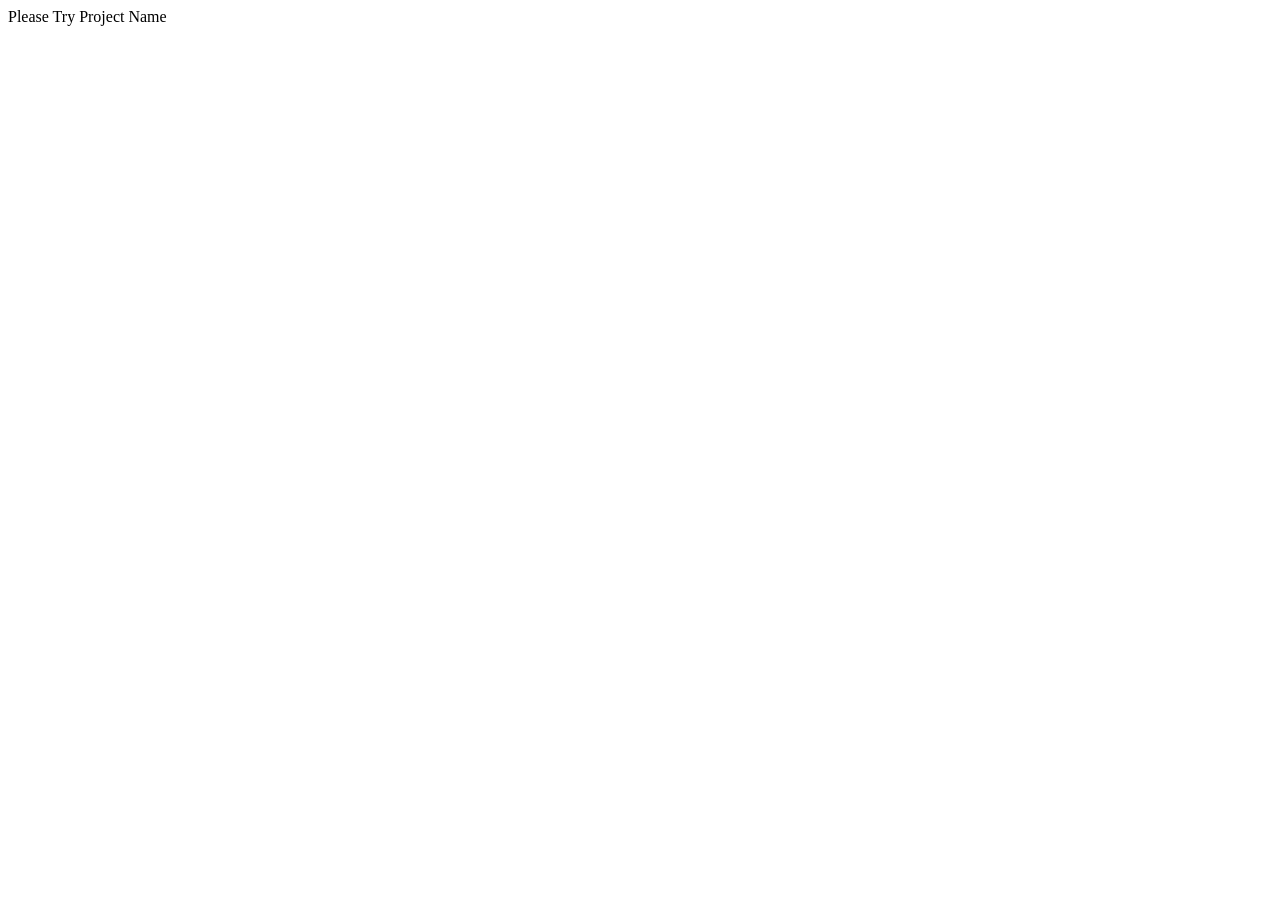
==== index.html @ 6eeb2eb2 "chore: init index" ====
<!DOCTYPE html>
<html>
  <head>
    <meta charset="utf-8">
    <meta name="viewport" content="width=device-width, initial-scale=1.0">
    <title>Index</title>
  </head>
  <body>Please Try Project Name</body>
</html>
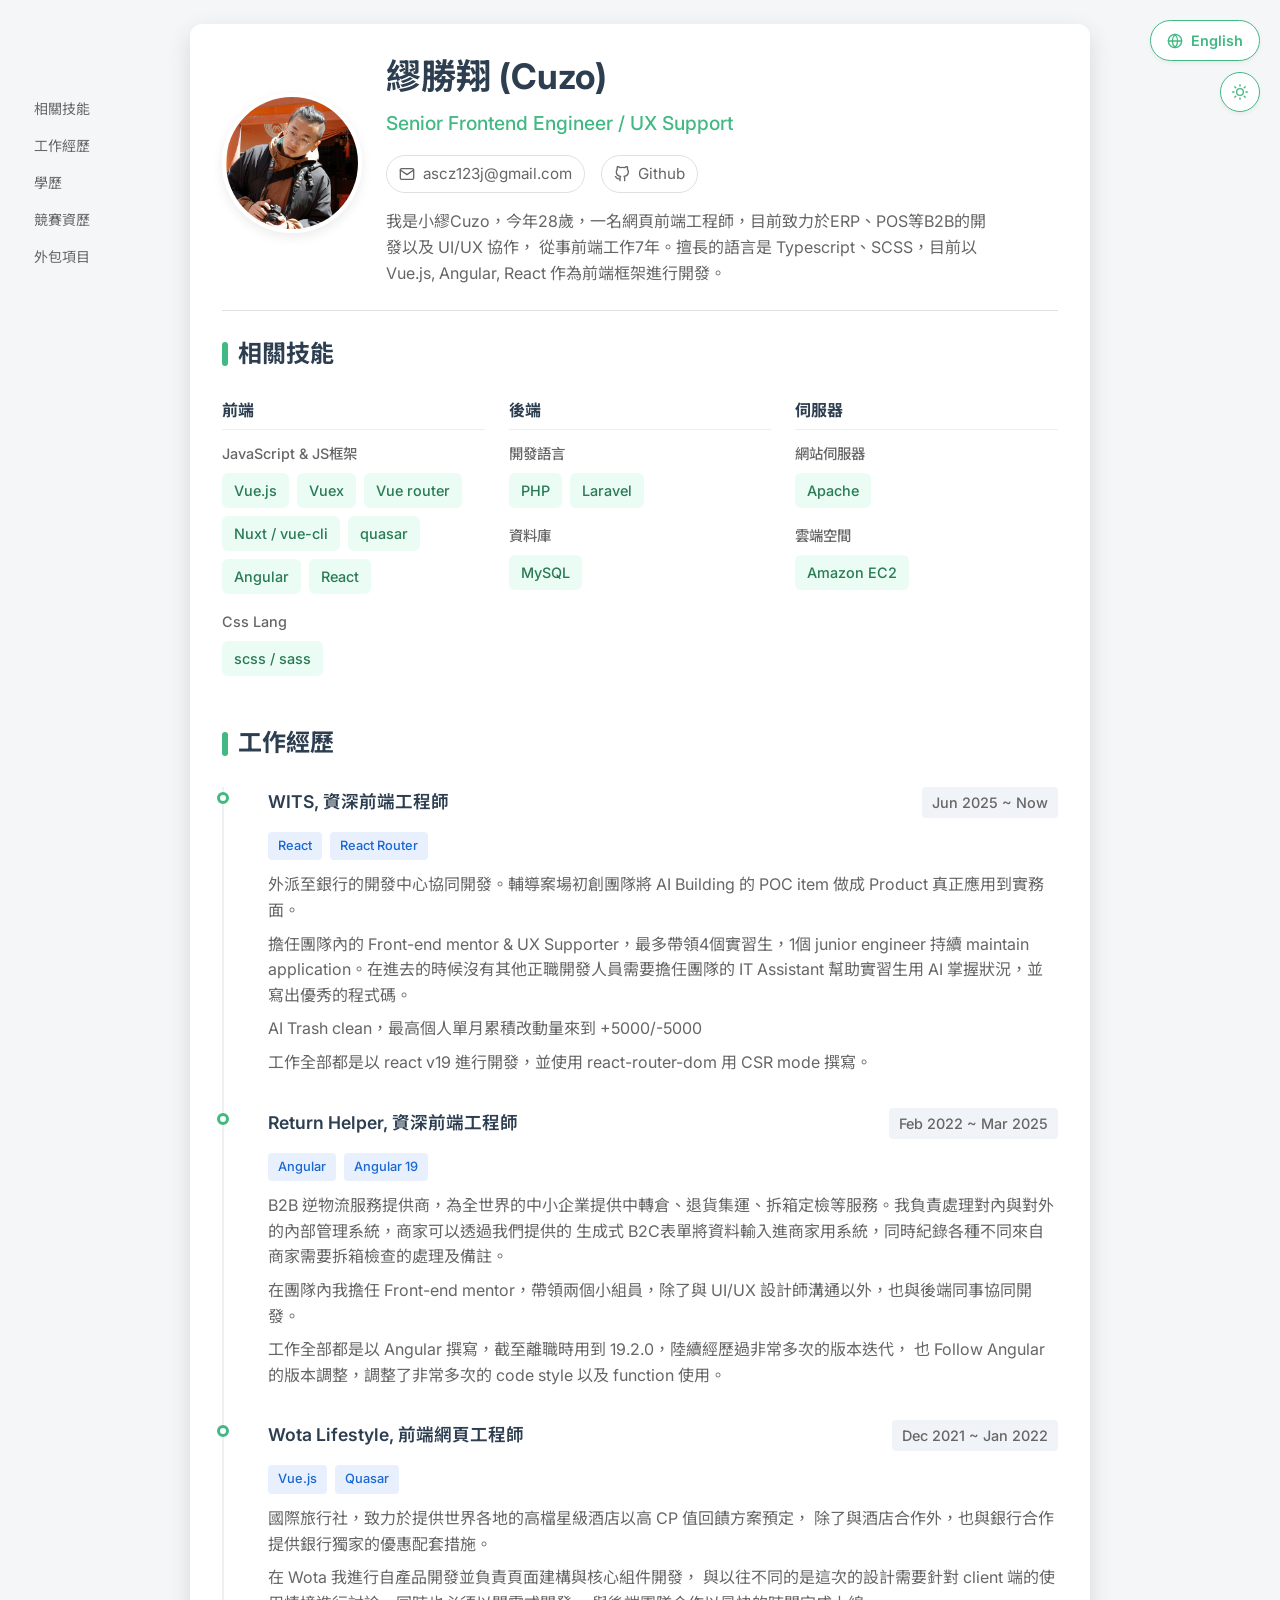
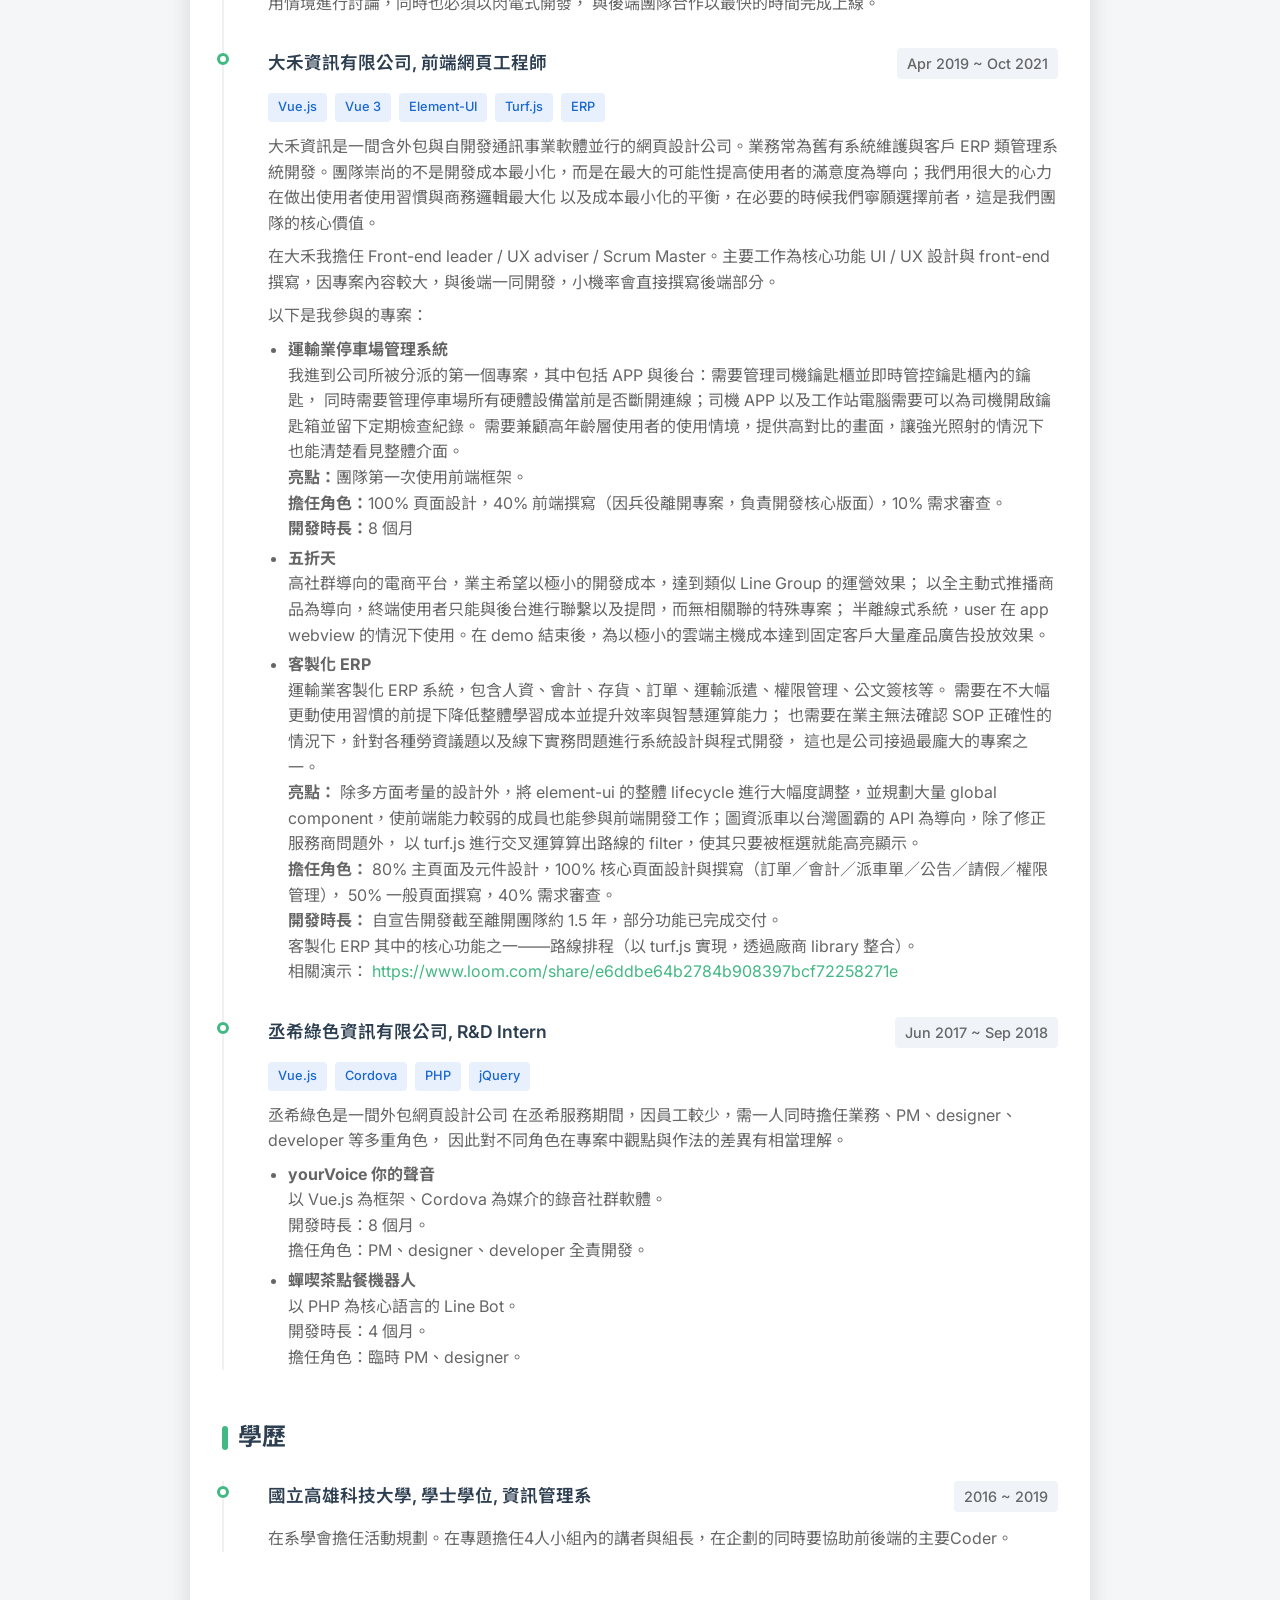
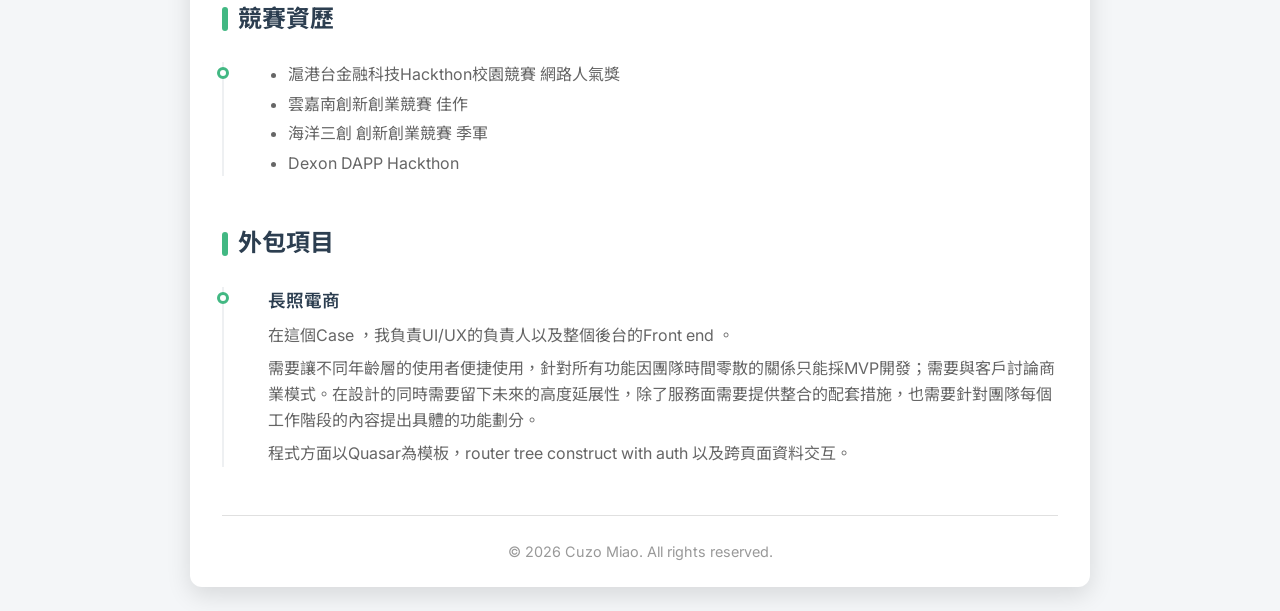
==== commit 69833a1e: "feat: use resume as index" ====
--- a/index.html
+++ b/index.html
@@ -1,9 +1,5 @@
-<!DOCTYPE html>
-<html>
-  <head>
-    <meta charset="utf-8">
-    <meta name="viewport" content="width=device-width, initial-scale=1.0">
-    <title>Index</title>
-  </head>
-  <body>Please Try Project Name</body>
-</html>+<!DOCTYPE html><html lang="zh-TW"> <head><meta charset="UTF-8"><meta name="viewport" content="width=device-width, initial-scale=1.0"><title>繆勝翔 (Cuzo) - 資深前端工程師 / UX 支援 | Resume</title><meta name="description" content="繆勝翔 (Cuzo)，資深前端工程師，擁有7年前端開發經驗。專精於 ERP、POS 等 B2B 開發以及 UI/UX 協作。擅長 Vue.js、Angular、React、TypeScript、SCSS 等技術。"><meta name="keywords" content="前端工程師, Frontend Engineer, Vue.js, Angular, React, TypeScript, UI/UX, ERP, POS, 繆勝翔, Cuzo, 網頁開發"><meta name="author" content="繆勝翔 (Cuzo)"><meta name="robots" content="index, follow"><link rel="canonical" href="https://your-domain.com/"><!-- Favicon --><link rel="icon" type="image/x-icon" href="/assets/favicon.ico"><link rel="icon" type="image/png" sizes="16x16" href="/assets/favicon-16x16.png"><link rel="icon" type="image/png" sizes="32x32" href="/assets/favicon-32x32.png"><link rel="apple-touch-icon" sizes="180x180" href="/assets/apple-touch-icon.png"><link rel="manifest" href="/site.webmanifest"><!-- hreflang tags for multilingual SEO --><link rel="alternate" hreflang="en" href="https://your-domain.com/en/"><link rel="alternate" hreflang="zh-TW" href="https://your-domain.com/"><link rel="alternate" hreflang="x-default" href="https://your-domain.com/"><!-- Open Graph / Facebook --><meta property="og:type" content="profile"><meta property="og:title" content="繆勝翔 (Cuzo) - 資深前端工程師 / UX 支援"><meta property="og:description" content="擁有7年前端開發經驗，專精於 ERP、POS 等 B2B 開發以及 UI/UX 協作。擅長 Vue.js、Angular、React、TypeScript、SCSS 等技術。"><meta property="og:image" content="https://your-domain.com/assets/avatar.png"><meta property="og:image:alt" content="繆勝翔 (Cuzo) - 資深前端工程師個人照片"><meta property="og:url" content="https://your-domain.com/"><meta property="og:locale" content="zh_TW"><meta property="og:locale:alternate" content="en_US"><meta property="profile:first_name" content="勝翔"><meta property="profile:last_name" content="繆"><meta property="profile:username" content="Cuzo"><!-- Twitter Card --><meta name="twitter:card" content="summary"><meta name="twitter:title" content="繆勝翔 (Cuzo) - 資深前端工程師 / UX 支援"><meta name="twitter:description" content="擁有7年前端開發經驗，專精於 ERP、POS 等 B2B 開發以及 UI/UX 協作。"><meta name="twitter:image" content="https://your-domain.com/assets/avatar.png"><meta name="twitter:image:alt" content="繆勝翔 (Cuzo) - 資深前端工程師個人照片"><meta name="twitter:creator" content="@cuzo989874"><!-- Theme color for mobile browsers --><meta name="theme-color" content="#6366f1"><link rel="preconnect" href="https://fonts.googleapis.com"><link rel="preconnect" href="https://fonts.gstatic.com" crossorigin><link href="https://fonts.googleapis.com/css2?family=Inter:wght@400;500;700&family=Noto+Sans+TC:wght@400;500;700&display=swap" rel="stylesheet"><!-- Structured Data (JSON-LD) --><script type="application/ld+json">{"@context":"https://schema.org","@type":"Person","name":"繆勝翔","alternateName":"Cuzo","jobTitle":"資深前端工程師 / UX 支援","email":"ascz123j@gmail.com","url":"https://your-domain.com/","sameAs":["https://github.com/cuzo989874"],"description":"擁有7年前端開發經驗，專精於 ERP、POS 等 B2B 開發以及 UI/UX 協作。擅長 Vue.js、Angular、React、TypeScript、SCSS 等技術。","knowsAbout":["前端開發","Vue.js","Angular","React","TypeScript","SCSS","UI/UX 設計","ERP 系統開發","POS 系統開發"],"alumniOf":{"@type":"EducationalOrganization","name":"國立高雄科技大學","department":"資訊管理系"},"worksFor":{"@type":"Organization","name":"WITS"}}</script><link rel="stylesheet" href="/_astro/index.Cc5HORFo.css"></head> <body> <div class="lang-switcher" data-astro-cid-a2mxz4y6> <a href="/en/" class="lang-btn" aria-label="Switch to English" data-astro-cid-a2mxz4y6> <svg width="16" height="16" viewBox="0 0 24 24" fill="none" stroke="currentColor" stroke-width="2" stroke-linecap="round" stroke-linejoin="round" data-astro-cid-a2mxz4y6> <circle cx="12" cy="12" r="10" data-astro-cid-a2mxz4y6></circle> <line x1="2" y1="12" x2="22" y2="12" data-astro-cid-a2mxz4y6></line> <path d="M12 2a15.3 15.3 0 0 1 4 10 15.3 15.3 0 0 1-4 10 15.3 15.3 0 0 1-4-10 15.3 15.3 0 0 1 4-10z" data-astro-cid-a2mxz4y6></path> </svg> English </a> </div>  <div class="dark-mode-switcher" data-astro-cid-hl57yjhg> <button id="dark-mode-toggle" class="dark-mode-btn" aria-label="Toggle dark mode" data-astro-cid-hl57yjhg> <svg class="sun-icon" width="16" height="16" viewBox="0 0 24 24" fill="none" stroke="currentColor" stroke-width="2" stroke-linecap="round" stroke-linejoin="round" data-astro-cid-hl57yjhg> <circle cx="12" cy="12" r="5" data-astro-cid-hl57yjhg></circle> <line x1="12" y1="1" x2="12" y2="3" data-astro-cid-hl57yjhg></line> <line x1="12" y1="21" x2="12" y2="23" data-astro-cid-hl57yjhg></line> <line x1="4.22" y1="4.22" x2="5.64" y2="5.64" data-astro-cid-hl57yjhg></line> <line x1="18.36" y1="18.36" x2="19.78" y2="19.78" data-astro-cid-hl57yjhg></line> <line x1="1" y1="12" x2="3" y2="12" data-astro-cid-hl57yjhg></line> <line x1="21" y1="12" x2="23" y2="12" data-astro-cid-hl57yjhg></line> <line x1="4.22" y1="19.78" x2="5.64" y2="18.36" data-astro-cid-hl57yjhg></line> <line x1="18.36" y1="5.64" x2="19.78" y2="4.22" data-astro-cid-hl57yjhg></line> </svg> <svg class="moon-icon" width="16" height="16" viewBox="0 0 24 24" fill="none" stroke="currentColor" stroke-width="2" stroke-linecap="round" stroke-linejoin="round" data-astro-cid-hl57yjhg> <path d="M21 12.79A9 9 0 1 1 11.21 3 7 7 0 0 0 21 12.79z" data-astro-cid-hl57yjhg></path> </svg> </button> </div> <script type="module">(function(){const a=()=>window.matchMedia("(prefers-color-scheme: dark)").matches?"dark":"light",r=()=>{try{return localStorage.getItem("theme")}catch{return null}},s=t=>{const o=document.documentElement;t==="dark"?o.classList.add("dark"):o.classList.remove("dark")},d=()=>{const t=r(),o=a(),e=t||o;s(e),c(e)},c=t=>{const o=document.getElementById("dark-mode-toggle");if(!o)return;const e=o.querySelector(".sun-icon"),n=o.querySelector(".moon-icon");e&&n&&(t==="dark"?(e.style.display="none",n.style.display="block"):(e.style.display="block",n.style.display="none"))},m=()=>{const e=document.documentElement.classList.contains("dark")?"light":"dark";s(e),c(e);try{localStorage.setItem("theme",e)}catch(n){console.warn("Failed to save theme preference:",n)}};window.matchMedia("(prefers-color-scheme: dark)").addEventListener("change",t=>{if(!r()){const e=t.matches?"dark":"light";s(e),c(e)}}),document.readyState==="loading"?document.addEventListener("DOMContentLoaded",d):d(),document.addEventListener("DOMContentLoaded",()=>{const t=document.getElementById("dark-mode-toggle");t&&t.addEventListener("click",m)})})();</script>   <nav class="section-navigation" id="section-navigation" data-astro-cid-bbzm6kqr> <ul class="nav-list" data-astro-cid-bbzm6kqr> <li class="nav-item" data-astro-cid-bbzm6kqr> <a href="#skills" class="nav-link" data-section-id="skills" aria-label="Navigate to 相關技能" data-astro-cid-bbzm6kqr> 相關技能 </a> </li><li class="nav-item" data-astro-cid-bbzm6kqr> <a href="#experience" class="nav-link" data-section-id="experience" aria-label="Navigate to 工作經歷" data-astro-cid-bbzm6kqr> 工作經歷 </a> </li><li class="nav-item" data-astro-cid-bbzm6kqr> <a href="#education" class="nav-link" data-section-id="education" aria-label="Navigate to 學歷" data-astro-cid-bbzm6kqr> 學歷 </a> </li><li class="nav-item" data-astro-cid-bbzm6kqr> <a href="#competitions" class="nav-link" data-section-id="competitions" aria-label="Navigate to 競賽資歷" data-astro-cid-bbzm6kqr> 競賽資歷 </a> </li><li class="nav-item" data-astro-cid-bbzm6kqr> <a href="#outsourcing" class="nav-link" data-section-id="outsourcing" aria-label="Navigate to 外包項目" data-astro-cid-bbzm6kqr> 外包項目 </a> </li> </ul> </nav> <script type="module">(function(){const d=e=>{const t=document.getElementById(e);if(t){const o=t.getBoundingClientRect().top+window.pageYOffset-24;window.scrollTo({top:Math.max(0,o),behavior:"smooth"})}},c=()=>{const e=document.querySelectorAll(".section[id]"),t=document.querySelectorAll(".nav-link");let n="";const i=window.scrollY+150;if(e.forEach(o=>{const s=o,l=s.offsetTop,f=s.offsetHeight;i>=l&&i<l+f&&(n=s.id)}),!n&&window.scrollY<200){t.forEach(o=>{o.classList.remove("active")});return}t.forEach(o=>{o.getAttribute("data-section-id")===n?o.classList.add("active"):o.classList.remove("active")})},r=e=>{const n=e.target.closest(".nav-link");if(n){e.preventDefault();const i=n.getAttribute("data-section-id");i&&d(i)}},a=()=>{const e=document.getElementById("section-navigation");if(!e)return;e.addEventListener("click",r);let t=!1;const n=()=>{t||(window.requestAnimationFrame(()=>{c(),t=!1}),t=!0)};window.addEventListener("scroll",n),c()};document.readyState==="loading"?document.addEventListener("DOMContentLoaded",a):a()})();</script>  <div class="container"> <header class="resume-header"> <div class="profile-image"> <img src="/assets/avatar.png" alt="繆勝翔 (Cuzo) - 資深前端工程師個人照片"> </div> <div class="header-content"> <h1>繆勝翔 (Cuzo)</h1> <h2>Senior Frontend Engineer / UX Support</h2> <div class="contact-info"> <a href="mailto:ascz123j@gmail.com" class="contact-link"> <svg width="16" height="16" viewBox="0 0 24 24" fill="none" stroke="currentColor" stroke-width="2" stroke-linecap="round" stroke-linejoin="round"> <path d="M4 4h16c1.1 0 2 .9 2 2v12c0 1.1-.9 2-2 2H4c-1.1 0-2-.9-2-2V6c0-1.1.9-2 2-2z"></path> <polyline points="22,6 12,13 2,6"></polyline> </svg>
+ascz123j@gmail.com
+</a> <a href="https://github.com/cuzo989874" target="_blank" rel="noopener noreferrer" class="contact-link"> <svg width="16" height="16" viewBox="0 0 24 24" fill="none" stroke="currentColor" stroke-width="2" stroke-linecap="round" stroke-linejoin="round"> <path d="M9 19c-5 1.5-5-2.5-7-3m14 6v-3.87a3.37 3.37 0 0 0-.94-2.61c3.14-.35 6.44-1.54 6.44-7A5.44 5.44 0 0 0 20 4.77 5.07 5.07 0 0 0 19.91 1S18.73.65 16 2.48a13.38 13.38 0 0 0-7 0C6.27.65 5.09 1 5.09 1A5.07 5.07 0 0 0 5 4.77a5.44 5.44 0 0 0-1.5 3.78c0 5.42 3.3 6.61 6.44 7A3.37 3.37 0 0 0 9 18.13V22"></path> </svg>
+Github
+</a> </div> <p class="summary">我是小繆Cuzo，今年28歲，一名網頁前端工程師，目前致力於ERP、POS等B2B的開發以及 UI/UX 協作， 從事前端工作7年。擅長的語言是 Typescript、SCSS，目前以 Vue.js, Angular, React 作為前端框架進行開發。</p> </div> </header> <main> <section id="skills" class="section skills-section"> <h3 class="section-title">相關技能</h3> <div class="skills-grid"> <div class="skill-category"> <h4>前端</h4> <div class="skill-subcategory"> <h5>JavaScript &amp; JS框架</h5> <div class="tags"> <span>Vue.js</span> <span>Vuex</span> <span>Vue router</span> <span>Nuxt / vue-cli</span> <span>quasar</span> <span>Angular</span> <span>React</span> </div> </div> <div class="skill-subcategory"> <h5>Css Lang</h5> <div class="tags"> <span>scss / sass</span> </div> </div> </div> <div class="skill-category"> <h4>後端</h4> <div class="skill-subcategory"> <h5>開發語言</h5> <div class="tags"> <span>PHP</span> <span>Laravel</span> </div> </div> <div class="skill-subcategory"> <h5>資料庫</h5> <div class="tags"> <span>MySQL</span> </div> </div> </div> <div class="skill-category"> <h4>伺服器</h4> <div class="skill-subcategory"> <h5>網站伺服器</h5> <div class="tags"> <span>Apache</span> </div> </div> <div class="skill-subcategory"> <h5>雲端空間</h5> <div class="tags"> <span>Amazon EC2</span> </div> </div> </div> </div> </section> <section id="experience" class="section experience-section"> <h3 class="section-title">工作經歷</h3> <div class="timeline"> <!-- Job 1 --> <div class="timeline-item"> <div class="timeline-marker"></div> <div class="timeline-content"> <div class="timeline-header"> <h4>WITS, 資深前端工程師</h4> <span class="date">Jun 2025 ~ Now</span> </div> <div class="job-tags"> <span class="job-tag">React</span> <span class="job-tag">React Router</span> </div> <p>外派至銀行的開發中心協同開發。輔導案場初創團隊將 AI Building 的 POC item 做成 Product 真正應用到實務面。</p> <p>擔任團隊內的 Front-end mentor &amp; UX Supporter，最多帶領4個實習生，1個 junior engineer 持續 maintain application。在進去的時候沒有其他正職開發人員需要擔任團隊的 IT Assistant 幫助實習生用 AI 掌握狀況，並寫出優秀的程式碼。</p> <p>AI Trash clean，最高個人單月累積改動量來到 +5000/-5000</p> <p>工作全部都是以 react v19 進行開發，並使用 react-router-dom 用 CSR mode 撰寫。</p> </div> </div> <!-- Job 2 --> <div class="timeline-item"> <div class="timeline-marker"></div> <div class="timeline-content"> <div class="timeline-header"> <h4>Return Helper, 資深前端工程師</h4> <span class="date">Feb 2022 ~ Mar 2025</span> </div> <div class="job-tags"> <span class="job-tag">Angular</span> <span class="job-tag">Angular 19</span> </div> <p>B2B 逆物流服務提供商，為全世界的中小企業提供中轉倉、退貨集運、拆箱定檢等服務。我負責處理對內與對外的內部管理系統，商家可以透過我們提供的 生成式 B2C表單將資料輸入進商家用系統，同時紀錄各種不同來自商家需要拆箱檢查的處理及備註。</p> <p>在團隊內我擔任 Front-end mentor，帶領兩個小組員，除了與 UI/UX 設計師溝通以外，也與後端同事協同開發。</p> <p>工作全部都是以 Angular 撰寫，截至離職時用到 19.2.0，陸續經歷過非常多次的版本迭代， 也 Follow Angular 的版本調整，調整了非常多次的 code style 以及 function 使用。</p> </div> </div> <!-- Job 3 --> <div class="timeline-item"> <div class="timeline-marker"></div> <div class="timeline-content"> <div class="timeline-header"> <h4>Wota Lifestyle, 前端網頁工程師</h4> <span class="date">Dec 2021 ~ Jan 2022</span> </div> <div class="job-tags"> <span class="job-tag">Vue.js</span> <span class="job-tag">Quasar</span> </div> <p>國際旅行社，致力於提供世界各地的高檔星級酒店以高 CP 值回饋方案預定， 除了與酒店合作外，也與銀行合作提供銀行獨家的優惠配套措施。</p> <p>在 Wota 我進行自產品開發並負責頁面建構與核心組件開發， 與以往不同的是這次的設計需要針對 client 端的使用情境進行討論，同時也必須以閃電式開發， 與後端團隊合作以最快的時間完成上線。</p> </div> </div> <!-- Job 4 --> <div class="timeline-item"> <div class="timeline-marker"></div> <div class="timeline-content"> <div class="timeline-header"> <h4>大禾資訊有限公司, 前端網頁工程師</h4> <span class="date">Apr 2019 ~ Oct 2021</span> </div> <div class="job-tags"> <span class="job-tag">Vue.js</span> <span class="job-tag">Vue 3</span> <span class="job-tag">Element-UI</span> <span class="job-tag">Turf.js</span> <span class="job-tag">ERP</span> </div> <p>大禾資訊是一間含外包與自開發通訊事業軟體並行的網頁設計公司。業務常為舊有系統維護與客戶 ERP 類管理系統開發。團隊崇尚的不是開發成本最小化，而是在最大的可能性提高使用者的滿意度為導向；我們用很大的心力在做出使用者使用習慣與商務邏輯最大化 以及成本最小化的平衡，在必要的時候我們寧願選擇前者，這是我們團隊的核心價值。</p> <p>在大禾我擔任 Front-end leader / UX adviser / Scrum Master。主要工作為核心功能 UI / UX 設計與 front-end 撰寫，因專案內容較大，與後端一同開發，小機率會直接撰寫後端部分。</p> <p>以下是我參與的專案：</p> <ul> <li> <strong>運輸業停車場管理系統</strong><br> 我進到公司所被分派的第一個專案，其中包括 APP 與後台：需要管理司機鑰匙櫃並即時管控鑰匙櫃內的鑰匙， 同時需要管理停車場所有硬體設備當前是否斷開連線；司機 APP 以及工作站電腦需要可以為司機開啟鑰匙箱並留下定期檢查紀錄。 需要兼顧高年齡層使用者的使用情境，提供高對比的畫面，讓強光照射的情況下也能清楚看見整體介面。<br> <strong>亮點：</strong>團隊第一次使用前端框架。<br> <strong>擔任角色：</strong>100% 頁面設計，40% 前端撰寫（因兵役離開專案，負責開發核心版面），10% 需求審查。<br> <strong>開發時長：</strong>8 個月 </li> <li> <strong>五折天</strong><br> 高社群導向的電商平台，業主希望以極小的開發成本，達到類似 Line Group 的運營效果； 以全主動式推播商品為導向，終端使用者只能與後台進行聯繫以及提問，而無相關聯的特殊專案； 半離線式系統，user 在 app webview 的情況下使用。在 demo 結束後，為以極小的雲端主機成本達到固定客戶大量產品廣告投放效果。 </li> <li> <strong>客製化 ERP</strong><br> 運輸業客製化 ERP 系統，包含人資、會計、存貨、訂單、運輸派遣、權限管理、公文簽核等。 需要在不大幅更動使用習慣的前提下降低整體學習成本並提升效率與智慧運算能力； 也需要在業主無法確認 SOP 正確性的情況下，針對各種勞資議題以及線下實務問題進行系統設計與程式開發， 這也是公司接過最龐大的專案之一。<br> <strong>亮點：</strong> 除多方面考量的設計外，將 element-ui 的整體 lifecycle 進行大幅度調整，並規劃大量 global component，使前端能力較弱的成員也能參與前端開發工作；圖資派車以台灣圖霸的 API 為導向，除了修正服務商問題外， 以 turf.js 進行交叉運算算出路線的 filter，使其只要被框選就能高亮顯示。<br> <strong>擔任角色：</strong> 80% 主頁面及元件設計，100% 核心頁面設計與撰寫（訂單／會計／派車單／公告／請假／權限管理）， 50% 一般頁面撰寫，40% 需求審查。<br> <strong>開發時長：</strong> 自宣告開發截至離開團隊約 1.5 年，部分功能已完成交付。<br> 客製化 ERP 其中的核心功能之一——路線排程（以 turf.js 實現，透過廠商 library 整合）。<br> 相關演示： <a href="https://www.loom.com/share/e6ddbe64b2784b908397bcf72258271e" target="_blank" rel="noopener noreferrer">https://www.loom.com/share/e6ddbe64b2784b908397bcf72258271e</a> </li> </ul> </div> </div> <!-- Job 5 --> <div class="timeline-item"> <div class="timeline-marker"></div> <div class="timeline-content"> <div class="timeline-header"> <h4>丞希綠色資訊有限公司, R&amp;D Intern</h4> <span class="date">Jun 2017 ~ Sep 2018</span> </div> <div class="job-tags"> <span class="job-tag">Vue.js</span> <span class="job-tag">Cordova</span> <span class="job-tag">PHP</span> <span class="job-tag">jQuery</span> </div> <p>丞希綠色是一間外包網頁設計公司 在丞希服務期間，因員工較少，需一人同時擔任業務、PM、designer、developer 等多重角色， 因此對不同角色在專案中觀點與作法的差異有相當理解。</p> <ul> <li> <strong>yourVoice 你的聲音</strong><br> 以 Vue.js 為框架、Cordova 為媒介的錄音社群軟體。<br> 開發時長：8 個月。<br> 擔任角色：PM、designer、developer 全責開發。 </li> <li> <strong>蟬喫茶點餐機器人</strong><br> 以 PHP 為核心語言的 Line Bot。<br> 開發時長：4 個月。<br> 擔任角色：臨時 PM、designer。 </li> </ul> </div> </div> </div> </section> <section id="education" class="section education-section"> <h3 class="section-title">學歷</h3> <div class="timeline"> <div class="timeline-item"> <div class="timeline-marker"></div> <div class="timeline-content"> <div class="timeline-header"> <h4>國立高雄科技大學, 學士學位, 資訊管理系</h4> <span class="date">2016 ~ 2019</span> </div> <p>在系學會擔任活動規劃。在專題擔任4人小組內的講者與組長，在企劃的同時要協助前後端的主要Coder。</p> </div> </div> </div> </section> <section id="competitions" class="section competitions-section"> <h3 class="section-title">競賽資歷</h3> <div class="timeline"> <div class="timeline-item"> <div class="timeline-marker"></div> <div class="timeline-content"> <ul> <li>滬港台金融科技Hackthon校園競賽 網路人氣獎</li><li>雲嘉南創新創業競賽 佳作</li><li>海洋三創 創新創業競賽 季軍</li><li>Dexon DAPP Hackthon</li> </ul> </div> </div> </div> </section> <section id="outsourcing" class="section outsourcing-section"> <h3 class="section-title">外包項目</h3> <div class="timeline"> <div class="timeline-item"> <div class="timeline-marker"></div> <div class="timeline-content"> <h4>長照電商</h4> <p>在這個Case ，我負責UI/UX的負責人以及整個後台的Front end 。</p> <p>需要讓不同年齡層的使用者便捷使用，針對所有功能因團隊時間零散的關係只能採MVP開發；需要與客戶討論商業模式。在設計的同時需要留下未來的高度延展性，除了服務面需要提供整合的配套措施，也需要針對團隊每個工作階段的內容提出具體的功能劃分。</p> <p>程式方面以Quasar為模板，router tree construct with auth 以及跨頁面資料交互。</p> </div> </div> </div> </section> </main> <footer class="resume-footer"> <p>&copy; 2026 Cuzo Miao. All rights reserved.</p> </footer> </div>  </body></html>
--- a/_astro/index.Cc5HORFo.css
+++ b/_astro/index.Cc5HORFo.css
@@ -0,0 +1 @@
+:root{--primary-color: #2c3e50;--accent-color: #42b883;--text-color: #333;--text-light: #666;--bg-color: #f4f6f8;--card-bg: #ffffff;--border-color: #e0e0e0;--shadow-sm: 0 2px 4px rgba(0, 0, 0, .05);--shadow-md: 0 4px 12px rgba(0, 0, 0, .08);--shadow-lg: 0 8px 24px rgba(0, 0, 0, .12);--radius-sm: 8px;--radius-md: 12px;--radius-full: 9999px}:root.dark{--primary-color: #e0e0e0;--accent-color: #42b883;--text-color: #e0e0e0;--text-light: #b0b0b0;--bg-color: #1a1a1a;--card-bg: #2d2d2d;--border-color: #404040;--shadow-sm: 0 2px 4px rgba(0, 0, 0, .3);--shadow-md: 0 4px 12px rgba(0, 0, 0, .4);--shadow-lg: 0 8px 24px rgba(0, 0, 0, .5)}*{box-sizing:border-box;margin:0;padding:0}.lang-btn{padding:8px 16px;background-color:transparent;border:1px solid var(--accent-color);color:var(--accent-color);border-radius:var(--radius-full);cursor:pointer;font-size:.9rem;font-weight:600;transition:all .2s ease;margin-left:auto}.lang-btn:hover{background-color:var(--accent-color);color:#fff}body{font-family:Inter,Noto Sans TC,-apple-system,BlinkMacSystemFont,Segoe UI,Roboto,sans-serif;color:var(--text-color);background-color:var(--bg-color);line-height:1.6;-webkit-font-smoothing:antialiased}a{color:var(--accent-color);text-decoration:none;transition:color .2s}a:hover{color:#3aa876;text-decoration:underline}.container{max-width:900px;margin:24px auto;background:var(--card-bg);border-radius:var(--radius-md);box-shadow:var(--shadow-lg);overflow:hidden;padding:24px 32px}.resume-header{display:flex;align-items:center;gap:24px;margin-bottom:24px;padding-bottom:24px;border-bottom:1px solid var(--border-color)}.profile-image img{width:140px;height:140px;border-radius:50%;object-fit:cover;box-shadow:var(--shadow-md);border:4px solid #fff}:root.dark .profile-image img{border-color:var(--card-bg)}.header-content h1{font-size:2.2rem;color:var(--primary-color);margin-bottom:4px;font-weight:700}.header-content h2{font-size:1.2rem;color:var(--accent-color);font-weight:500;margin-bottom:16px}.contact-info{display:flex;flex-wrap:wrap;gap:16px;margin-bottom:16px}.contact-link{display:flex;align-items:center;gap:8px;color:var(--text-light);font-size:.95rem;border:1px solid var(--border-color);padding:6px 12px;border-radius:var(--radius-full);transition:all .2s ease}.contact-link:hover{background-color:var(--accent-color);color:#fff;border-color:var(--accent-color);text-decoration:none}.summary{color:var(--text-light);max-width:600px}.section-title{font-size:1.5rem;color:var(--primary-color);margin-bottom:24px;position:relative;padding-left:16px}.section-title:before{content:"";position:absolute;left:0;top:50%;transform:translateY(-50%);width:6px;height:24px;background-color:var(--accent-color);border-radius:4px}.section{margin-bottom:48px}.timeline{position:relative;padding-left:20px;border-left:2px solid #eef0f2}:root.dark .timeline{border-left-color:#404040}.timeline-item{position:relative;margin-bottom:32px;padding-left:24px}.timeline-item:last-child{margin-bottom:0}.timeline-marker{position:absolute;left:-27px;top:5px;width:12px;height:12px;border-radius:50%;background-color:#fff;border:3px solid var(--accent-color);transition:transform .2s}:root.dark .timeline-marker{background-color:var(--card-bg)}.timeline-item:hover .timeline-marker{transform:scale(1.2);background-color:var(--accent-color)}.timeline-header{display:flex;justify-content:space-between;align-items:baseline;margin-bottom:8px;flex-wrap:wrap}.timeline-header h4{font-size:1.1rem;color:var(--primary-color);font-weight:600}.timeline-header .date{font-size:.9rem;color:var(--text-light);font-weight:500;background:#f0f4f8;padding:4px 10px;border-radius:4px}:root.dark .timeline-header .date{background:#3a3a3a}.job-tags{display:flex;flex-wrap:wrap;gap:8px;margin-top:8px;margin-bottom:12px}.job-tag{display:inline-block;background-color:#e8f0fe;color:#1967d2;padding:4px 10px;border-radius:4px;font-size:.8rem;font-weight:500;transition:background-color .2s}.job-tag:hover{background-color:#d2e3fc}.timeline-content h4{font-size:1.1rem;color:var(--primary-color);font-weight:600;margin-bottom:8px}.timeline-content p{color:var(--text-light);margin-bottom:8px}.timeline-content ul{list-style-type:disc;margin-left:20px;color:var(--text-light);margin-top:8px}.timeline-content li{margin-bottom:4px}.skills-grid{display:grid;grid-template-columns:repeat(auto-fit,minmax(200px,1fr));gap:24px}.skill-category h4{font-size:1rem;margin-bottom:12px;color:var(--primary-color);border-bottom:1px solid #eee;padding-bottom:6px}:root.dark .skill-category h4{border-bottom-color:var(--border-color)}.skill-subcategory{margin-bottom:16px}.skill-subcategory:last-child{margin-bottom:0}.skill-subcategory h5{font-size:.9rem;margin-bottom:8px;color:var(--text-light);font-weight:500}.tags{display:flex;flex-wrap:wrap;gap:8px}.tags span{background-color:#eafcf3;color:#2a7a56;padding:6px 12px;border-radius:6px;font-size:.9rem;font-weight:500;transition:background-color .2s}.tags span:hover{background-color:#d4f7e5}.grid-layout{display:grid;grid-template-columns:1fr 1fr;gap:24px}@media(max-width:768px){.grid-layout{grid-template-columns:1fr}}.card{background:#fdfdfd;border:1px solid #f0f0f0;padding:24px;border-radius:var(--radius-sm);transition:transform .2s,box-shadow .2s}:root.dark .card{background:var(--card-bg);border-color:var(--border-color)}.card:hover{transform:translateY(-2px);box-shadow:var(--shadow-md)}.card h4{color:var(--primary-color);margin-bottom:12px;font-size:1.1rem}.card p{color:var(--text-light);font-size:.95rem}.resume-footer{border-top:1px solid var(--border-color);margin-top:40px;padding-top:24px;text-align:center;color:#999;font-size:.9rem}@media(max-width:640px){.resume-header{flex-direction:column;text-align:center;gap:24px}.contact-info{justify-content:center}.timeline{padding-left:0;border-left:none}.timeline-item{padding-left:0}.timeline-marker{display:none}.timeline-header{flex-direction:column;align-items:flex-start;gap:8px}.container{margin:0;border-radius:0;padding:24px 16px}}@media print{.container{margin-top:0;box-shadow:none}.header-content h1{font-size:1.875rem}.section{margin-bottom:24px}.section-title{font-size:1.25rem;padding-left:0;margin-bottom:12px}.section-title:before{display:none}.resume-footer{display:none}.tags span{padding:4px 8px}}.lang-switcher[data-astro-cid-a2mxz4y6]{position:fixed;top:20px;right:20px;z-index:1000}.lang-btn[data-astro-cid-a2mxz4y6]{display:flex;align-items:center;gap:8px;padding:8px 16px;background-color:var(--card-bg);border:1px solid var(--accent-color);color:var(--accent-color);border-radius:var(--radius-full);font-size:.9rem;font-weight:600;transition:all .2s ease;box-shadow:var(--shadow-sm);text-decoration:none}.lang-btn[data-astro-cid-a2mxz4y6]:hover{background-color:var(--accent-color);color:#fff;box-shadow:var(--shadow-md);transform:translateY(-1px)}.lang-btn[data-astro-cid-a2mxz4y6] svg[data-astro-cid-a2mxz4y6]{flex-shrink:0}@media(max-width:640px){.lang-switcher[data-astro-cid-a2mxz4y6]{top:10px;right:10px}.lang-btn[data-astro-cid-a2mxz4y6]{padding:6px 12px;font-size:.85rem}}@media print{.lang-switcher[data-astro-cid-a2mxz4y6],.lang-btn[data-astro-cid-a2mxz4y6]{display:none}}.dark-mode-switcher[data-astro-cid-hl57yjhg]{position:fixed;top:72px;right:20px;z-index:1000}.dark-mode-btn[data-astro-cid-hl57yjhg]{display:flex;align-items:center;justify-content:center;width:40px;height:40px;padding:0;background-color:var(--card-bg);border:1px solid var(--accent-color);color:var(--accent-color);border-radius:var(--radius-full);cursor:pointer;transition:all .2s ease;box-shadow:var(--shadow-sm)}.dark-mode-btn[data-astro-cid-hl57yjhg]:hover{background-color:var(--accent-color);color:#fff;box-shadow:var(--shadow-md);transform:translateY(-1px)}.dark-mode-btn[data-astro-cid-hl57yjhg] svg[data-astro-cid-hl57yjhg]{flex-shrink:0}.dark-mode-btn[data-astro-cid-hl57yjhg] .moon-icon[data-astro-cid-hl57yjhg]{display:none}.dark-mode-btn[data-astro-cid-hl57yjhg] .sun-icon[data-astro-cid-hl57yjhg]{display:block}@media(max-width:640px){.dark-mode-switcher[data-astro-cid-hl57yjhg]{top:10px;right:60px}.dark-mode-btn[data-astro-cid-hl57yjhg]{width:36px;height:36px}}@media print{.dark-mode-switcher[data-astro-cid-hl57yjhg],.dark-mode-btn[data-astro-cid-hl57yjhg]{display:none}}.section-navigation[data-astro-cid-bbzm6kqr]{position:fixed;left:32px;top:min(160px,10dvh);z-index:100;max-width:200px}.nav-list[data-astro-cid-bbzm6kqr]{list-style:none;padding:0;margin:0}.nav-link[data-astro-cid-bbzm6kqr]{display:block;padding:8px 0 8px 16px;color:var(--text-light);text-decoration:none;font-size:.875rem;font-weight:400;border-left:2px solid transparent;transition:all .2s ease;cursor:pointer;line-height:1.5}.nav-link[data-astro-cid-bbzm6kqr]:hover{color:var(--accent-color);border-left-color:var(--accent-color);padding-left:20px}.nav-link[data-astro-cid-bbzm6kqr].active{color:var(--accent-color);border-left-color:var(--accent-color);font-weight:500;padding-left:20px}@media(max-width:1024px){.section-navigation[data-astro-cid-bbzm6kqr]{display:none}}@media(max-width:1280px){.section-navigation[data-astro-cid-bbzm6kqr]{left:16px}}
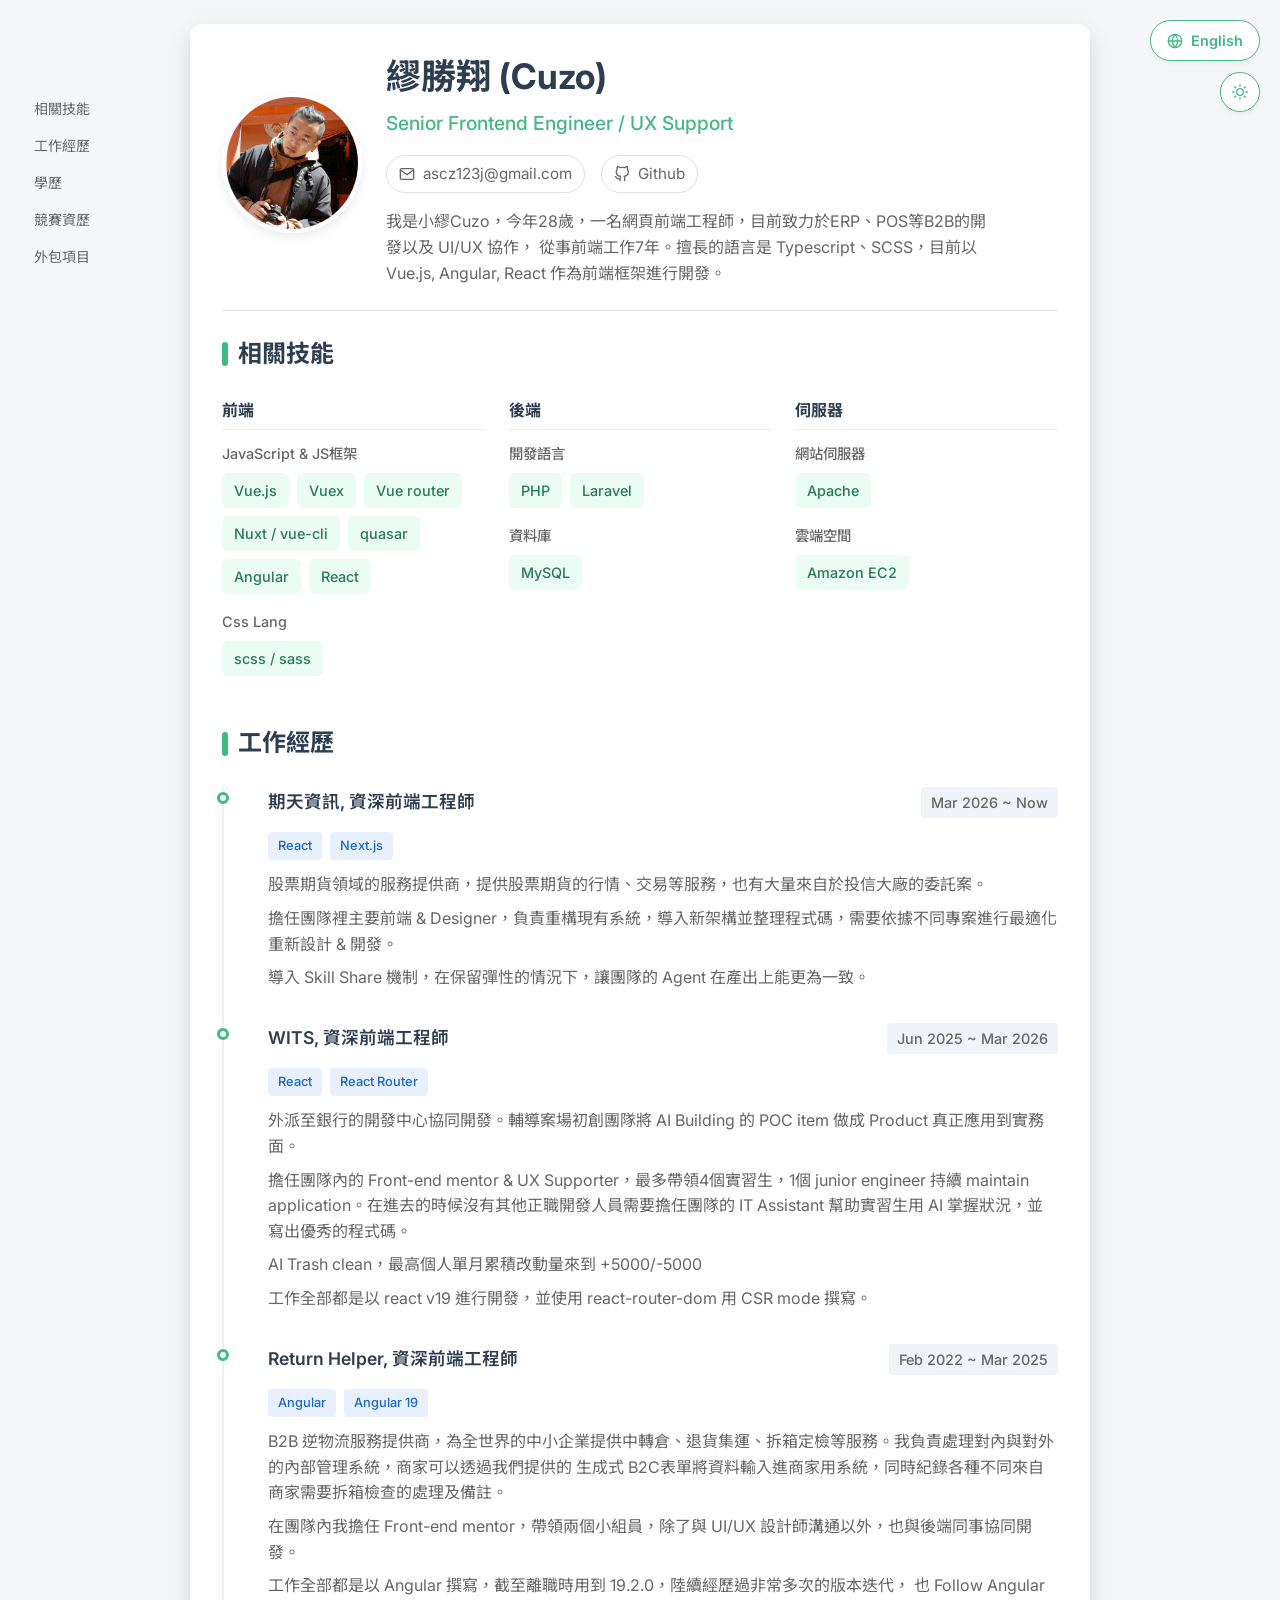
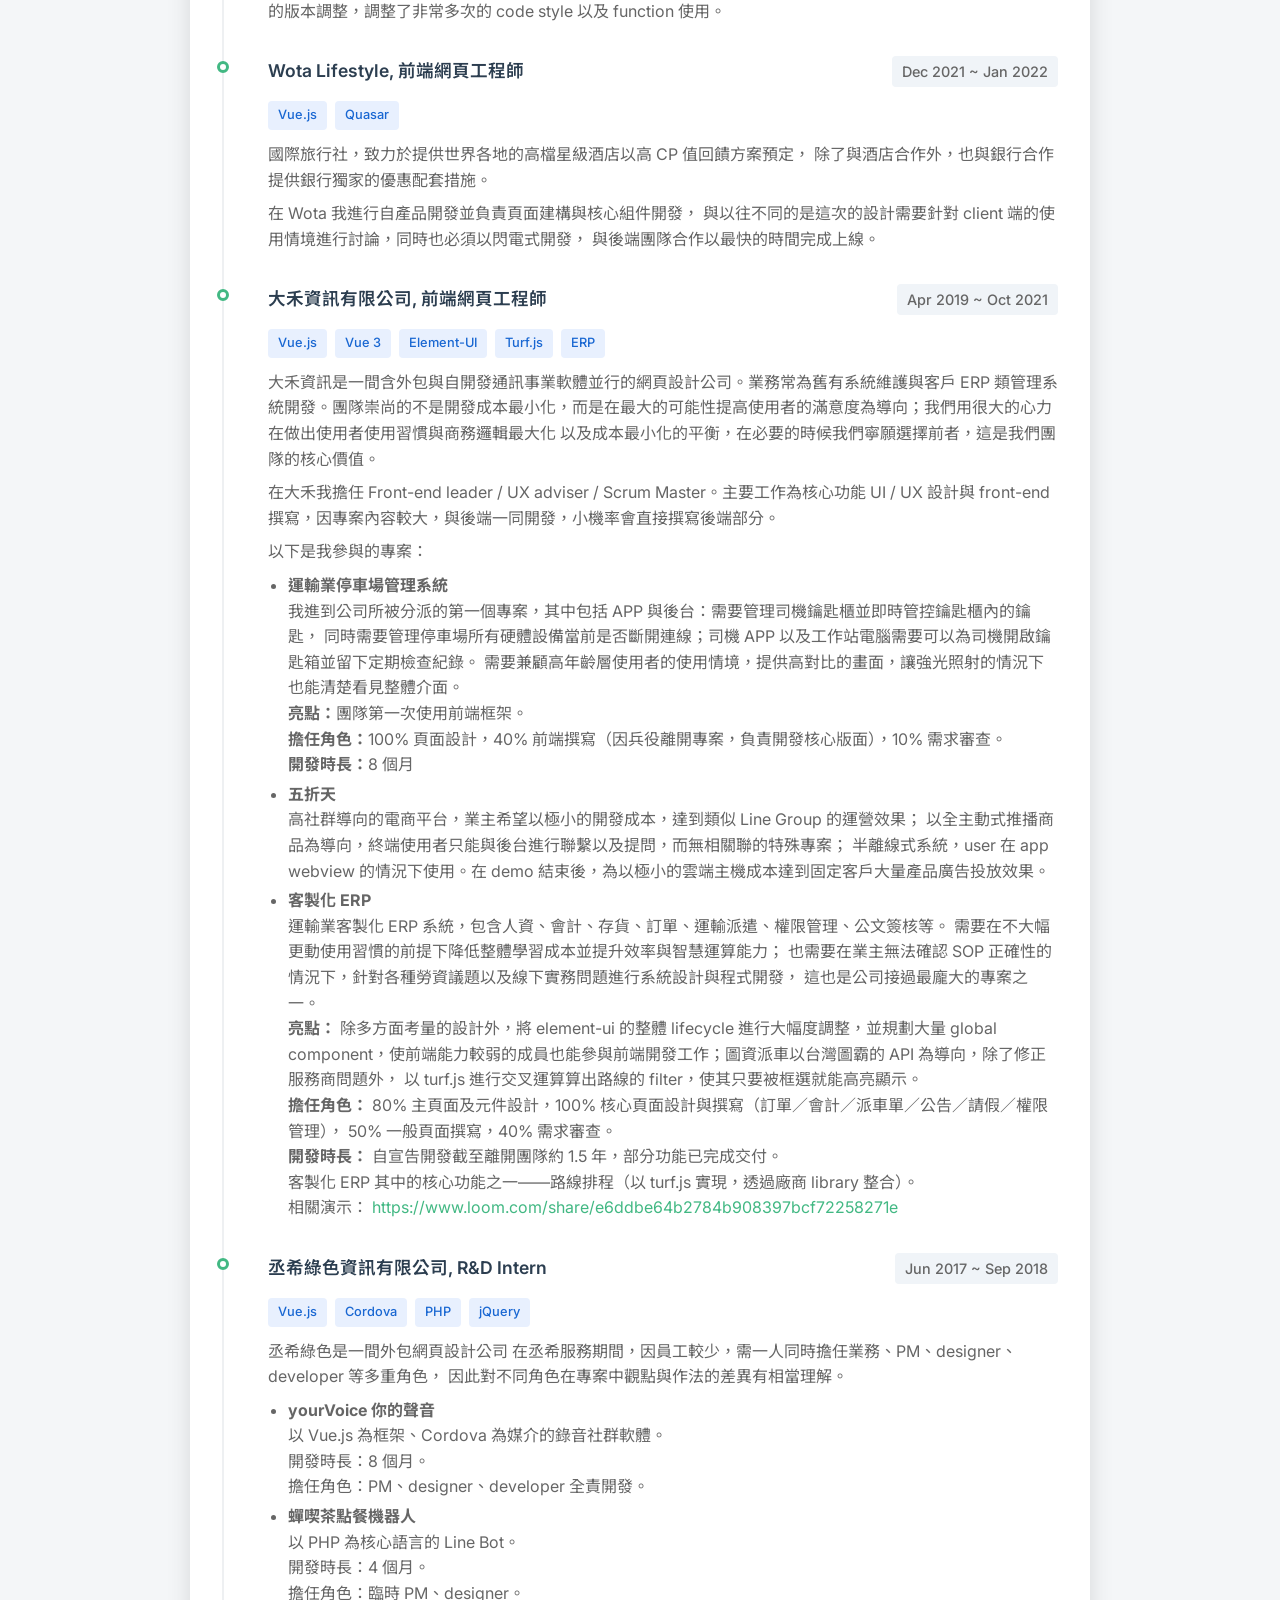
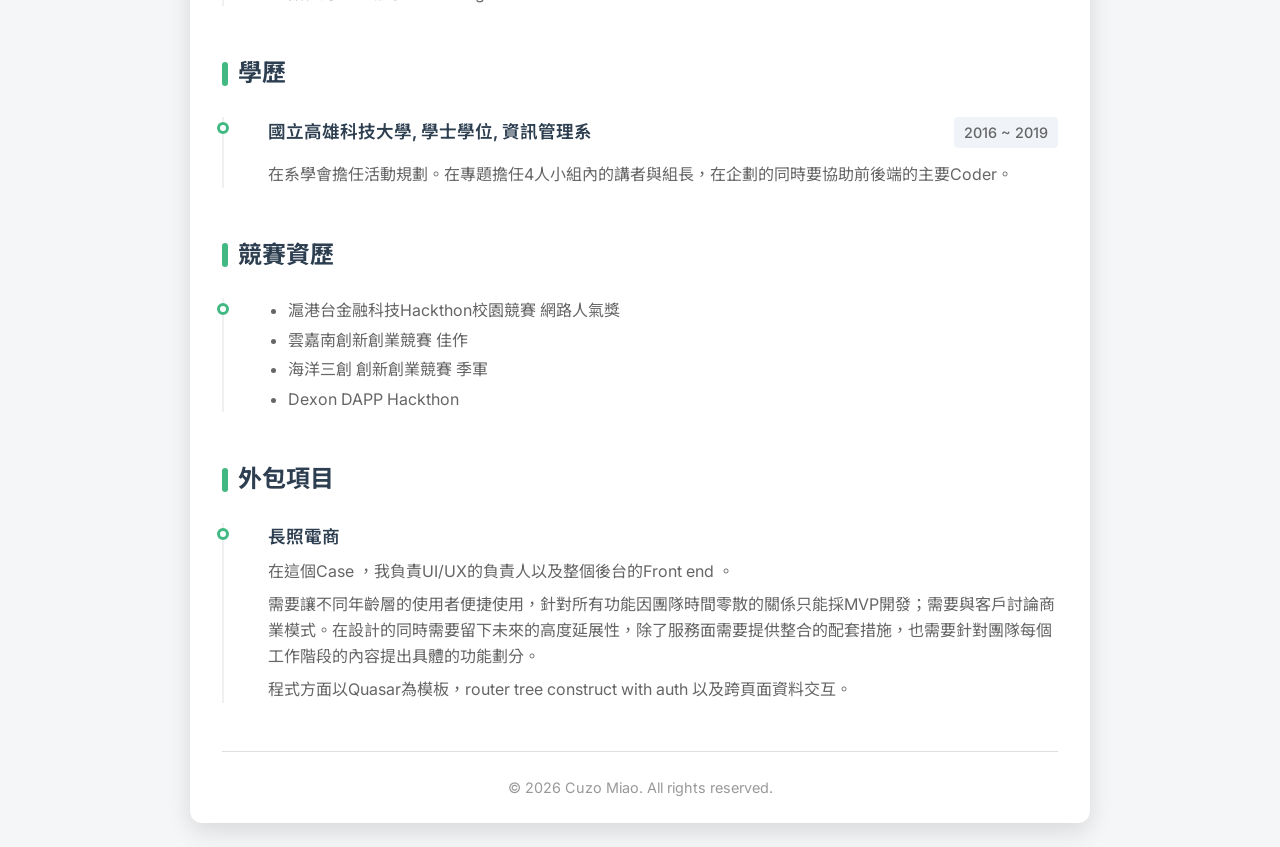
==== commit 50b90ee8: "feat(resume): add qitian information as current role Co-authored-by: Cursor <cursoragent@cursor.com>" ====
--- a/index.html
+++ b/index.html
@@ -1,5 +1,694 @@
-<!DOCTYPE html><html lang="zh-TW"> <head><meta charset="UTF-8"><meta name="viewport" content="width=device-width, initial-scale=1.0"><title>繆勝翔 (Cuzo) - 資深前端工程師 / UX 支援 | Resume</title><meta name="description" content="繆勝翔 (Cuzo)，資深前端工程師，擁有7年前端開發經驗。專精於 ERP、POS 等 B2B 開發以及 UI/UX 協作。擅長 Vue.js、Angular、React、TypeScript、SCSS 等技術。"><meta name="keywords" content="前端工程師, Frontend Engineer, Vue.js, Angular, React, TypeScript, UI/UX, ERP, POS, 繆勝翔, Cuzo, 網頁開發"><meta name="author" content="繆勝翔 (Cuzo)"><meta name="robots" content="index, follow"><link rel="canonical" href="https://your-domain.com/"><!-- Favicon --><link rel="icon" type="image/x-icon" href="/assets/favicon.ico"><link rel="icon" type="image/png" sizes="16x16" href="/assets/favicon-16x16.png"><link rel="icon" type="image/png" sizes="32x32" href="/assets/favicon-32x32.png"><link rel="apple-touch-icon" sizes="180x180" href="/assets/apple-touch-icon.png"><link rel="manifest" href="/site.webmanifest"><!-- hreflang tags for multilingual SEO --><link rel="alternate" hreflang="en" href="https://your-domain.com/en/"><link rel="alternate" hreflang="zh-TW" href="https://your-domain.com/"><link rel="alternate" hreflang="x-default" href="https://your-domain.com/"><!-- Open Graph / Facebook --><meta property="og:type" content="profile"><meta property="og:title" content="繆勝翔 (Cuzo) - 資深前端工程師 / UX 支援"><meta property="og:description" content="擁有7年前端開發經驗，專精於 ERP、POS 等 B2B 開發以及 UI/UX 協作。擅長 Vue.js、Angular、React、TypeScript、SCSS 等技術。"><meta property="og:image" content="https://your-domain.com/assets/avatar.png"><meta property="og:image:alt" content="繆勝翔 (Cuzo) - 資深前端工程師個人照片"><meta property="og:url" content="https://your-domain.com/"><meta property="og:locale" content="zh_TW"><meta property="og:locale:alternate" content="en_US"><meta property="profile:first_name" content="勝翔"><meta property="profile:last_name" content="繆"><meta property="profile:username" content="Cuzo"><!-- Twitter Card --><meta name="twitter:card" content="summary"><meta name="twitter:title" content="繆勝翔 (Cuzo) - 資深前端工程師 / UX 支援"><meta name="twitter:description" content="擁有7年前端開發經驗，專精於 ERP、POS 等 B2B 開發以及 UI/UX 協作。"><meta name="twitter:image" content="https://your-domain.com/assets/avatar.png"><meta name="twitter:image:alt" content="繆勝翔 (Cuzo) - 資深前端工程師個人照片"><meta name="twitter:creator" content="@cuzo989874"><!-- Theme color for mobile browsers --><meta name="theme-color" content="#6366f1"><link rel="preconnect" href="https://fonts.googleapis.com"><link rel="preconnect" href="https://fonts.gstatic.com" crossorigin><link href="https://fonts.googleapis.com/css2?family=Inter:wght@400;500;700&family=Noto+Sans+TC:wght@400;500;700&display=swap" rel="stylesheet"><!-- Structured Data (JSON-LD) --><script type="application/ld+json">{"@context":"https://schema.org","@type":"Person","name":"繆勝翔","alternateName":"Cuzo","jobTitle":"資深前端工程師 / UX 支援","email":"ascz123j@gmail.com","url":"https://your-domain.com/","sameAs":["https://github.com/cuzo989874"],"description":"擁有7年前端開發經驗，專精於 ERP、POS 等 B2B 開發以及 UI/UX 協作。擅長 Vue.js、Angular、React、TypeScript、SCSS 等技術。","knowsAbout":["前端開發","Vue.js","Angular","React","TypeScript","SCSS","UI/UX 設計","ERP 系統開發","POS 系統開發"],"alumniOf":{"@type":"EducationalOrganization","name":"國立高雄科技大學","department":"資訊管理系"},"worksFor":{"@type":"Organization","name":"WITS"}}</script><link rel="stylesheet" href="/_astro/index.Cc5HORFo.css"></head> <body> <div class="lang-switcher" data-astro-cid-a2mxz4y6> <a href="/en/" class="lang-btn" aria-label="Switch to English" data-astro-cid-a2mxz4y6> <svg width="16" height="16" viewBox="0 0 24 24" fill="none" stroke="currentColor" stroke-width="2" stroke-linecap="round" stroke-linejoin="round" data-astro-cid-a2mxz4y6> <circle cx="12" cy="12" r="10" data-astro-cid-a2mxz4y6></circle> <line x1="2" y1="12" x2="22" y2="12" data-astro-cid-a2mxz4y6></line> <path d="M12 2a15.3 15.3 0 0 1 4 10 15.3 15.3 0 0 1-4 10 15.3 15.3 0 0 1-4-10 15.3 15.3 0 0 1 4-10z" data-astro-cid-a2mxz4y6></path> </svg> English </a> </div>  <div class="dark-mode-switcher" data-astro-cid-hl57yjhg> <button id="dark-mode-toggle" class="dark-mode-btn" aria-label="Toggle dark mode" data-astro-cid-hl57yjhg> <svg class="sun-icon" width="16" height="16" viewBox="0 0 24 24" fill="none" stroke="currentColor" stroke-width="2" stroke-linecap="round" stroke-linejoin="round" data-astro-cid-hl57yjhg> <circle cx="12" cy="12" r="5" data-astro-cid-hl57yjhg></circle> <line x1="12" y1="1" x2="12" y2="3" data-astro-cid-hl57yjhg></line> <line x1="12" y1="21" x2="12" y2="23" data-astro-cid-hl57yjhg></line> <line x1="4.22" y1="4.22" x2="5.64" y2="5.64" data-astro-cid-hl57yjhg></line> <line x1="18.36" y1="18.36" x2="19.78" y2="19.78" data-astro-cid-hl57yjhg></line> <line x1="1" y1="12" x2="3" y2="12" data-astro-cid-hl57yjhg></line> <line x1="21" y1="12" x2="23" y2="12" data-astro-cid-hl57yjhg></line> <line x1="4.22" y1="19.78" x2="5.64" y2="18.36" data-astro-cid-hl57yjhg></line> <line x1="18.36" y1="5.64" x2="19.78" y2="4.22" data-astro-cid-hl57yjhg></line> </svg> <svg class="moon-icon" width="16" height="16" viewBox="0 0 24 24" fill="none" stroke="currentColor" stroke-width="2" stroke-linecap="round" stroke-linejoin="round" data-astro-cid-hl57yjhg> <path d="M21 12.79A9 9 0 1 1 11.21 3 7 7 0 0 0 21 12.79z" data-astro-cid-hl57yjhg></path> </svg> </button> </div> <script type="module">(function(){const a=()=>window.matchMedia("(prefers-color-scheme: dark)").matches?"dark":"light",r=()=>{try{return localStorage.getItem("theme")}catch{return null}},s=t=>{const o=document.documentElement;t==="dark"?o.classList.add("dark"):o.classList.remove("dark")},d=()=>{const t=r(),o=a(),e=t||o;s(e),c(e)},c=t=>{const o=document.getElementById("dark-mode-toggle");if(!o)return;const e=o.querySelector(".sun-icon"),n=o.querySelector(".moon-icon");e&&n&&(t==="dark"?(e.style.display="none",n.style.display="block"):(e.style.display="block",n.style.display="none"))},m=()=>{const e=document.documentElement.classList.contains("dark")?"light":"dark";s(e),c(e);try{localStorage.setItem("theme",e)}catch(n){console.warn("Failed to save theme preference:",n)}};window.matchMedia("(prefers-color-scheme: dark)").addEventListener("change",t=>{if(!r()){const e=t.matches?"dark":"light";s(e),c(e)}}),document.readyState==="loading"?document.addEventListener("DOMContentLoaded",d):d(),document.addEventListener("DOMContentLoaded",()=>{const t=document.getElementById("dark-mode-toggle");t&&t.addEventListener("click",m)})})();</script>   <nav class="section-navigation" id="section-navigation" data-astro-cid-bbzm6kqr> <ul class="nav-list" data-astro-cid-bbzm6kqr> <li class="nav-item" data-astro-cid-bbzm6kqr> <a href="#skills" class="nav-link" data-section-id="skills" aria-label="Navigate to 相關技能" data-astro-cid-bbzm6kqr> 相關技能 </a> </li><li class="nav-item" data-astro-cid-bbzm6kqr> <a href="#experience" class="nav-link" data-section-id="experience" aria-label="Navigate to 工作經歷" data-astro-cid-bbzm6kqr> 工作經歷 </a> </li><li class="nav-item" data-astro-cid-bbzm6kqr> <a href="#education" class="nav-link" data-section-id="education" aria-label="Navigate to 學歷" data-astro-cid-bbzm6kqr> 學歷 </a> </li><li class="nav-item" data-astro-cid-bbzm6kqr> <a href="#competitions" class="nav-link" data-section-id="competitions" aria-label="Navigate to 競賽資歷" data-astro-cid-bbzm6kqr> 競賽資歷 </a> </li><li class="nav-item" data-astro-cid-bbzm6kqr> <a href="#outsourcing" class="nav-link" data-section-id="outsourcing" aria-label="Navigate to 外包項目" data-astro-cid-bbzm6kqr> 外包項目 </a> </li> </ul> </nav> <script type="module">(function(){const d=e=>{const t=document.getElementById(e);if(t){const o=t.getBoundingClientRect().top+window.pageYOffset-24;window.scrollTo({top:Math.max(0,o),behavior:"smooth"})}},c=()=>{const e=document.querySelectorAll(".section[id]"),t=document.querySelectorAll(".nav-link");let n="";const i=window.scrollY+150;if(e.forEach(o=>{const s=o,l=s.offsetTop,f=s.offsetHeight;i>=l&&i<l+f&&(n=s.id)}),!n&&window.scrollY<200){t.forEach(o=>{o.classList.remove("active")});return}t.forEach(o=>{o.getAttribute("data-section-id")===n?o.classList.add("active"):o.classList.remove("active")})},r=e=>{const n=e.target.closest(".nav-link");if(n){e.preventDefault();const i=n.getAttribute("data-section-id");i&&d(i)}},a=()=>{const e=document.getElementById("section-navigation");if(!e)return;e.addEventListener("click",r);let t=!1;const n=()=>{t||(window.requestAnimationFrame(()=>{c(),t=!1}),t=!0)};window.addEventListener("scroll",n),c()};document.readyState==="loading"?document.addEventListener("DOMContentLoaded",a):a()})();</script>  <div class="container"> <header class="resume-header"> <div class="profile-image"> <img src="/assets/avatar.png" alt="繆勝翔 (Cuzo) - 資深前端工程師個人照片"> </div> <div class="header-content"> <h1>繆勝翔 (Cuzo)</h1> <h2>Senior Frontend Engineer / UX Support</h2> <div class="contact-info"> <a href="mailto:ascz123j@gmail.com" class="contact-link"> <svg width="16" height="16" viewBox="0 0 24 24" fill="none" stroke="currentColor" stroke-width="2" stroke-linecap="round" stroke-linejoin="round"> <path d="M4 4h16c1.1 0 2 .9 2 2v12c0 1.1-.9 2-2 2H4c-1.1 0-2-.9-2-2V6c0-1.1.9-2 2-2z"></path> <polyline points="22,6 12,13 2,6"></polyline> </svg>
-ascz123j@gmail.com
-</a> <a href="https://github.com/cuzo989874" target="_blank" rel="noopener noreferrer" class="contact-link"> <svg width="16" height="16" viewBox="0 0 24 24" fill="none" stroke="currentColor" stroke-width="2" stroke-linecap="round" stroke-linejoin="round"> <path d="M9 19c-5 1.5-5-2.5-7-3m14 6v-3.87a3.37 3.37 0 0 0-.94-2.61c3.14-.35 6.44-1.54 6.44-7A5.44 5.44 0 0 0 20 4.77 5.07 5.07 0 0 0 19.91 1S18.73.65 16 2.48a13.38 13.38 0 0 0-7 0C6.27.65 5.09 1 5.09 1A5.07 5.07 0 0 0 5 4.77a5.44 5.44 0 0 0-1.5 3.78c0 5.42 3.3 6.61 6.44 7A3.37 3.37 0 0 0 9 18.13V22"></path> </svg>
-Github
-</a> </div> <p class="summary">我是小繆Cuzo，今年28歲，一名網頁前端工程師，目前致力於ERP、POS等B2B的開發以及 UI/UX 協作， 從事前端工作7年。擅長的語言是 Typescript、SCSS，目前以 Vue.js, Angular, React 作為前端框架進行開發。</p> </div> </header> <main> <section id="skills" class="section skills-section"> <h3 class="section-title">相關技能</h3> <div class="skills-grid"> <div class="skill-category"> <h4>前端</h4> <div class="skill-subcategory"> <h5>JavaScript &amp; JS框架</h5> <div class="tags"> <span>Vue.js</span> <span>Vuex</span> <span>Vue router</span> <span>Nuxt / vue-cli</span> <span>quasar</span> <span>Angular</span> <span>React</span> </div> </div> <div class="skill-subcategory"> <h5>Css Lang</h5> <div class="tags"> <span>scss / sass</span> </div> </div> </div> <div class="skill-category"> <h4>後端</h4> <div class="skill-subcategory"> <h5>開發語言</h5> <div class="tags"> <span>PHP</span> <span>Laravel</span> </div> </div> <div class="skill-subcategory"> <h5>資料庫</h5> <div class="tags"> <span>MySQL</span> </div> </div> </div> <div class="skill-category"> <h4>伺服器</h4> <div class="skill-subcategory"> <h5>網站伺服器</h5> <div class="tags"> <span>Apache</span> </div> </div> <div class="skill-subcategory"> <h5>雲端空間</h5> <div class="tags"> <span>Amazon EC2</span> </div> </div> </div> </div> </section> <section id="experience" class="section experience-section"> <h3 class="section-title">工作經歷</h3> <div class="timeline"> <!-- Job 1 --> <div class="timeline-item"> <div class="timeline-marker"></div> <div class="timeline-content"> <div class="timeline-header"> <h4>WITS, 資深前端工程師</h4> <span class="date">Jun 2025 ~ Now</span> </div> <div class="job-tags"> <span class="job-tag">React</span> <span class="job-tag">React Router</span> </div> <p>外派至銀行的開發中心協同開發。輔導案場初創團隊將 AI Building 的 POC item 做成 Product 真正應用到實務面。</p> <p>擔任團隊內的 Front-end mentor &amp; UX Supporter，最多帶領4個實習生，1個 junior engineer 持續 maintain application。在進去的時候沒有其他正職開發人員需要擔任團隊的 IT Assistant 幫助實習生用 AI 掌握狀況，並寫出優秀的程式碼。</p> <p>AI Trash clean，最高個人單月累積改動量來到 +5000/-5000</p> <p>工作全部都是以 react v19 進行開發，並使用 react-router-dom 用 CSR mode 撰寫。</p> </div> </div> <!-- Job 2 --> <div class="timeline-item"> <div class="timeline-marker"></div> <div class="timeline-content"> <div class="timeline-header"> <h4>Return Helper, 資深前端工程師</h4> <span class="date">Feb 2022 ~ Mar 2025</span> </div> <div class="job-tags"> <span class="job-tag">Angular</span> <span class="job-tag">Angular 19</span> </div> <p>B2B 逆物流服務提供商，為全世界的中小企業提供中轉倉、退貨集運、拆箱定檢等服務。我負責處理對內與對外的內部管理系統，商家可以透過我們提供的 生成式 B2C表單將資料輸入進商家用系統，同時紀錄各種不同來自商家需要拆箱檢查的處理及備註。</p> <p>在團隊內我擔任 Front-end mentor，帶領兩個小組員，除了與 UI/UX 設計師溝通以外，也與後端同事協同開發。</p> <p>工作全部都是以 Angular 撰寫，截至離職時用到 19.2.0，陸續經歷過非常多次的版本迭代， 也 Follow Angular 的版本調整，調整了非常多次的 code style 以及 function 使用。</p> </div> </div> <!-- Job 3 --> <div class="timeline-item"> <div class="timeline-marker"></div> <div class="timeline-content"> <div class="timeline-header"> <h4>Wota Lifestyle, 前端網頁工程師</h4> <span class="date">Dec 2021 ~ Jan 2022</span> </div> <div class="job-tags"> <span class="job-tag">Vue.js</span> <span class="job-tag">Quasar</span> </div> <p>國際旅行社，致力於提供世界各地的高檔星級酒店以高 CP 值回饋方案預定， 除了與酒店合作外，也與銀行合作提供銀行獨家的優惠配套措施。</p> <p>在 Wota 我進行自產品開發並負責頁面建構與核心組件開發， 與以往不同的是這次的設計需要針對 client 端的使用情境進行討論，同時也必須以閃電式開發， 與後端團隊合作以最快的時間完成上線。</p> </div> </div> <!-- Job 4 --> <div class="timeline-item"> <div class="timeline-marker"></div> <div class="timeline-content"> <div class="timeline-header"> <h4>大禾資訊有限公司, 前端網頁工程師</h4> <span class="date">Apr 2019 ~ Oct 2021</span> </div> <div class="job-tags"> <span class="job-tag">Vue.js</span> <span class="job-tag">Vue 3</span> <span class="job-tag">Element-UI</span> <span class="job-tag">Turf.js</span> <span class="job-tag">ERP</span> </div> <p>大禾資訊是一間含外包與自開發通訊事業軟體並行的網頁設計公司。業務常為舊有系統維護與客戶 ERP 類管理系統開發。團隊崇尚的不是開發成本最小化，而是在最大的可能性提高使用者的滿意度為導向；我們用很大的心力在做出使用者使用習慣與商務邏輯最大化 以及成本最小化的平衡，在必要的時候我們寧願選擇前者，這是我們團隊的核心價值。</p> <p>在大禾我擔任 Front-end leader / UX adviser / Scrum Master。主要工作為核心功能 UI / UX 設計與 front-end 撰寫，因專案內容較大，與後端一同開發，小機率會直接撰寫後端部分。</p> <p>以下是我參與的專案：</p> <ul> <li> <strong>運輸業停車場管理系統</strong><br> 我進到公司所被分派的第一個專案，其中包括 APP 與後台：需要管理司機鑰匙櫃並即時管控鑰匙櫃內的鑰匙， 同時需要管理停車場所有硬體設備當前是否斷開連線；司機 APP 以及工作站電腦需要可以為司機開啟鑰匙箱並留下定期檢查紀錄。 需要兼顧高年齡層使用者的使用情境，提供高對比的畫面，讓強光照射的情況下也能清楚看見整體介面。<br> <strong>亮點：</strong>團隊第一次使用前端框架。<br> <strong>擔任角色：</strong>100% 頁面設計，40% 前端撰寫（因兵役離開專案，負責開發核心版面），10% 需求審查。<br> <strong>開發時長：</strong>8 個月 </li> <li> <strong>五折天</strong><br> 高社群導向的電商平台，業主希望以極小的開發成本，達到類似 Line Group 的運營效果； 以全主動式推播商品為導向，終端使用者只能與後台進行聯繫以及提問，而無相關聯的特殊專案； 半離線式系統，user 在 app webview 的情況下使用。在 demo 結束後，為以極小的雲端主機成本達到固定客戶大量產品廣告投放效果。 </li> <li> <strong>客製化 ERP</strong><br> 運輸業客製化 ERP 系統，包含人資、會計、存貨、訂單、運輸派遣、權限管理、公文簽核等。 需要在不大幅更動使用習慣的前提下降低整體學習成本並提升效率與智慧運算能力； 也需要在業主無法確認 SOP 正確性的情況下，針對各種勞資議題以及線下實務問題進行系統設計與程式開發， 這也是公司接過最龐大的專案之一。<br> <strong>亮點：</strong> 除多方面考量的設計外，將 element-ui 的整體 lifecycle 進行大幅度調整，並規劃大量 global component，使前端能力較弱的成員也能參與前端開發工作；圖資派車以台灣圖霸的 API 為導向，除了修正服務商問題外， 以 turf.js 進行交叉運算算出路線的 filter，使其只要被框選就能高亮顯示。<br> <strong>擔任角色：</strong> 80% 主頁面及元件設計，100% 核心頁面設計與撰寫（訂單／會計／派車單／公告／請假／權限管理）， 50% 一般頁面撰寫，40% 需求審查。<br> <strong>開發時長：</strong> 自宣告開發截至離開團隊約 1.5 年，部分功能已完成交付。<br> 客製化 ERP 其中的核心功能之一——路線排程（以 turf.js 實現，透過廠商 library 整合）。<br> 相關演示： <a href="https://www.loom.com/share/e6ddbe64b2784b908397bcf72258271e" target="_blank" rel="noopener noreferrer">https://www.loom.com/share/e6ddbe64b2784b908397bcf72258271e</a> </li> </ul> </div> </div> <!-- Job 5 --> <div class="timeline-item"> <div class="timeline-marker"></div> <div class="timeline-content"> <div class="timeline-header"> <h4>丞希綠色資訊有限公司, R&amp;D Intern</h4> <span class="date">Jun 2017 ~ Sep 2018</span> </div> <div class="job-tags"> <span class="job-tag">Vue.js</span> <span class="job-tag">Cordova</span> <span class="job-tag">PHP</span> <span class="job-tag">jQuery</span> </div> <p>丞希綠色是一間外包網頁設計公司 在丞希服務期間，因員工較少，需一人同時擔任業務、PM、designer、developer 等多重角色， 因此對不同角色在專案中觀點與作法的差異有相當理解。</p> <ul> <li> <strong>yourVoice 你的聲音</strong><br> 以 Vue.js 為框架、Cordova 為媒介的錄音社群軟體。<br> 開發時長：8 個月。<br> 擔任角色：PM、designer、developer 全責開發。 </li> <li> <strong>蟬喫茶點餐機器人</strong><br> 以 PHP 為核心語言的 Line Bot。<br> 開發時長：4 個月。<br> 擔任角色：臨時 PM、designer。 </li> </ul> </div> </div> </div> </section> <section id="education" class="section education-section"> <h3 class="section-title">學歷</h3> <div class="timeline"> <div class="timeline-item"> <div class="timeline-marker"></div> <div class="timeline-content"> <div class="timeline-header"> <h4>國立高雄科技大學, 學士學位, 資訊管理系</h4> <span class="date">2016 ~ 2019</span> </div> <p>在系學會擔任活動規劃。在專題擔任4人小組內的講者與組長，在企劃的同時要協助前後端的主要Coder。</p> </div> </div> </div> </section> <section id="competitions" class="section competitions-section"> <h3 class="section-title">競賽資歷</h3> <div class="timeline"> <div class="timeline-item"> <div class="timeline-marker"></div> <div class="timeline-content"> <ul> <li>滬港台金融科技Hackthon校園競賽 網路人氣獎</li><li>雲嘉南創新創業競賽 佳作</li><li>海洋三創 創新創業競賽 季軍</li><li>Dexon DAPP Hackthon</li> </ul> </div> </div> </div> </section> <section id="outsourcing" class="section outsourcing-section"> <h3 class="section-title">外包項目</h3> <div class="timeline"> <div class="timeline-item"> <div class="timeline-marker"></div> <div class="timeline-content"> <h4>長照電商</h4> <p>在這個Case ，我負責UI/UX的負責人以及整個後台的Front end 。</p> <p>需要讓不同年齡層的使用者便捷使用，針對所有功能因團隊時間零散的關係只能採MVP開發；需要與客戶討論商業模式。在設計的同時需要留下未來的高度延展性，除了服務面需要提供整合的配套措施，也需要針對團隊每個工作階段的內容提出具體的功能劃分。</p> <p>程式方面以Quasar為模板，router tree construct with auth 以及跨頁面資料交互。</p> </div> </div> </div> </section> </main> <footer class="resume-footer"> <p>&copy; 2026 Cuzo Miao. All rights reserved.</p> </footer> </div>  </body></html>+<!doctype html>
+<html lang="zh-TW">
+  <head>
+    <meta charset="UTF-8" />
+    <meta name="viewport" content="width=device-width, initial-scale=1.0" />
+    <title>繆勝翔 (Cuzo) - 資深前端工程師 / UX 支援 | Resume</title>
+    <meta
+      name="description"
+      content="繆勝翔 (Cuzo)，資深前端工程師，擁有7年前端開發經驗。專精於 ERP、POS 等 B2B 開發以及 UI/UX 協作。擅長 Vue.js、Angular、React、TypeScript、SCSS 等技術。"
+    />
+    <meta
+      name="keywords"
+      content="前端工程師, Frontend Engineer, Vue.js, Angular, React, TypeScript, UI/UX, ERP, POS, 繆勝翔, Cuzo, 網頁開發"
+    />
+    <meta name="author" content="繆勝翔 (Cuzo)" />
+    <meta name="robots" content="index, follow" />
+    <link rel="canonical" href="https://your-domain.com/" />
+    <!-- Favicon -->
+    <link rel="icon" type="image/x-icon" href="/assets/favicon.ico" />
+    <link rel="icon" type="image/png" sizes="16x16" href="/assets/favicon-16x16.png" />
+    <link rel="icon" type="image/png" sizes="32x32" href="/assets/favicon-32x32.png" />
+    <link rel="apple-touch-icon" sizes="180x180" href="/assets/apple-touch-icon.png" />
+    <link rel="manifest" href="/site.webmanifest" />
+    <!-- hreflang tags for multilingual SEO -->
+    <link rel="alternate" hreflang="en" href="https://your-domain.com/en/" />
+    <link rel="alternate" hreflang="zh-TW" href="https://your-domain.com/" />
+    <link rel="alternate" hreflang="x-default" href="https://your-domain.com/" />
+    <!-- Open Graph / Facebook -->
+    <meta property="og:type" content="profile" />
+    <meta property="og:title" content="繆勝翔 (Cuzo) - 資深前端工程師 / UX 支援" />
+    <meta
+      property="og:description"
+      content="擁有7年前端開發經驗，專精於 ERP、POS 等 B2B 開發以及 UI/UX 協作。擅長 Vue.js、Angular、React、TypeScript、SCSS 等技術。"
+    />
+    <meta property="og:image" content="https://your-domain.com/assets/avatar.png" />
+    <meta property="og:image:alt" content="繆勝翔 (Cuzo) - 資深前端工程師個人照片" />
+    <meta property="og:url" content="https://your-domain.com/" />
+    <meta property="og:locale" content="zh_TW" />
+    <meta property="og:locale:alternate" content="en_US" />
+    <meta property="profile:first_name" content="勝翔" />
+    <meta property="profile:last_name" content="繆" />
+    <meta property="profile:username" content="Cuzo" />
+    <!-- Twitter Card -->
+    <meta name="twitter:card" content="summary" />
+    <meta name="twitter:title" content="繆勝翔 (Cuzo) - 資深前端工程師 / UX 支援" />
+    <meta
+      name="twitter:description"
+      content="擁有7年前端開發經驗，專精於 ERP、POS 等 B2B 開發以及 UI/UX 協作。"
+    />
+    <meta name="twitter:image" content="https://your-domain.com/assets/avatar.png" />
+    <meta name="twitter:image:alt" content="繆勝翔 (Cuzo) - 資深前端工程師個人照片" />
+    <meta name="twitter:creator" content="@cuzo989874" />
+    <!-- Theme color for mobile browsers -->
+    <meta name="theme-color" content="#6366f1" />
+    <link rel="preconnect" href="https://fonts.googleapis.com" />
+    <link rel="preconnect" href="https://fonts.gstatic.com" crossorigin />
+    <link
+      href="https://fonts.googleapis.com/css2?family=Inter:wght@400;500;700&family=Noto+Sans+TC:wght@400;500;700&display=swap"
+      rel="stylesheet"
+    />
+    <!-- Structured Data (JSON-LD) -->
+    <script type="application/ld+json">
+      {
+        "@context": "https://schema.org",
+        "@type": "Person",
+        "name": "繆勝翔",
+        "alternateName": "Cuzo",
+        "jobTitle": "資深前端工程師 / UX 支援",
+        "email": "ascz123j@gmail.com",
+        "url": "https://your-domain.com/",
+        "sameAs": ["https://github.com/cuzo989874"],
+        "description": "擁有7年前端開發經驗，專精於 ERP、POS 等 B2B 開發以及 UI/UX 協作。擅長 Vue.js、Angular、React、TypeScript、SCSS 等技術。",
+        "knowsAbout": [
+          "前端開發",
+          "Vue.js",
+          "Angular",
+          "React",
+          "TypeScript",
+          "SCSS",
+          "UI/UX 設計",
+          "ERP 系統開發",
+          "POS 系統開發"
+        ],
+        "alumniOf": {
+          "@type": "EducationalOrganization",
+          "name": "國立高雄科技大學",
+          "department": "資訊管理系"
+        },
+        "worksFor": { "@type": "Organization", "name": "WITS" }
+      }
+    </script>
+    <link rel="stylesheet" href="/astro/index.Cc5HORFo.css" />
+  </head>
+  <body>
+    <div class="lang-switcher" data-astro-cid-a2mxz4y6>
+      <a href="/en/" class="lang-btn" aria-label="Switch to English" data-astro-cid-a2mxz4y6>
+        <svg
+          width="16"
+          height="16"
+          viewBox="0 0 24 24"
+          fill="none"
+          stroke="currentColor"
+          stroke-width="2"
+          stroke-linecap="round"
+          stroke-linejoin="round"
+          data-astro-cid-a2mxz4y6
+        >
+          <circle cx="12" cy="12" r="10" data-astro-cid-a2mxz4y6></circle>
+          <line x1="2" y1="12" x2="22" y2="12" data-astro-cid-a2mxz4y6></line>
+          <path
+            d="M12 2a15.3 15.3 0 0 1 4 10 15.3 15.3 0 0 1-4 10 15.3 15.3 0 0 1-4-10 15.3 15.3 0 0 1 4-10z"
+            data-astro-cid-a2mxz4y6
+          ></path>
+        </svg>
+        English
+      </a>
+    </div>
+    <div class="dark-mode-switcher" data-astro-cid-hl57yjhg>
+      <button
+        id="dark-mode-toggle"
+        class="dark-mode-btn"
+        aria-label="Toggle dark mode"
+        data-astro-cid-hl57yjhg
+      >
+        <svg
+          class="sun-icon"
+          width="16"
+          height="16"
+          viewBox="0 0 24 24"
+          fill="none"
+          stroke="currentColor"
+          stroke-width="2"
+          stroke-linecap="round"
+          stroke-linejoin="round"
+          data-astro-cid-hl57yjhg
+        >
+          <circle cx="12" cy="12" r="5" data-astro-cid-hl57yjhg></circle>
+          <line x1="12" y1="1" x2="12" y2="3" data-astro-cid-hl57yjhg></line>
+          <line x1="12" y1="21" x2="12" y2="23" data-astro-cid-hl57yjhg></line>
+          <line x1="4.22" y1="4.22" x2="5.64" y2="5.64" data-astro-cid-hl57yjhg></line>
+          <line x1="18.36" y1="18.36" x2="19.78" y2="19.78" data-astro-cid-hl57yjhg></line>
+          <line x1="1" y1="12" x2="3" y2="12" data-astro-cid-hl57yjhg></line>
+          <line x1="21" y1="12" x2="23" y2="12" data-astro-cid-hl57yjhg></line>
+          <line x1="4.22" y1="19.78" x2="5.64" y2="18.36" data-astro-cid-hl57yjhg></line>
+          <line x1="18.36" y1="5.64" x2="19.78" y2="4.22" data-astro-cid-hl57yjhg></line>
+        </svg>
+        <svg
+          class="moon-icon"
+          width="16"
+          height="16"
+          viewBox="0 0 24 24"
+          fill="none"
+          stroke="currentColor"
+          stroke-width="2"
+          stroke-linecap="round"
+          stroke-linejoin="round"
+          data-astro-cid-hl57yjhg
+        >
+          <path d="M21 12.79A9 9 0 1 1 11.21 3 7 7 0 0 0 21 12.79z" data-astro-cid-hl57yjhg></path>
+        </svg>
+      </button>
+    </div>
+    <script type="module">
+      (function () {
+        const a = () =>
+            window.matchMedia("(prefers-color-scheme: dark)").matches ? "dark" : "light",
+          r = () => {
+            try {
+              return localStorage.getItem("theme");
+            } catch {
+              return null;
+            }
+          },
+          s = (t) => {
+            const o = document.documentElement;
+            t === "dark" ? o.classList.add("dark") : o.classList.remove("dark");
+          },
+          d = () => {
+            const t = r(),
+              o = a(),
+              e = t || o;
+            (s(e), c(e));
+          },
+          c = (t) => {
+            const o = document.getElementById("dark-mode-toggle");
+            if (!o) return;
+            const e = o.querySelector(".sun-icon"),
+              n = o.querySelector(".moon-icon");
+            e &&
+              n &&
+              (t === "dark"
+                ? ((e.style.display = "none"), (n.style.display = "block"))
+                : ((e.style.display = "block"), (n.style.display = "none")));
+          },
+          m = () => {
+            const e = document.documentElement.classList.contains("dark") ? "light" : "dark";
+            (s(e), c(e));
+            try {
+              localStorage.setItem("theme", e);
+            } catch (n) {
+              console.warn("Failed to save theme preference:", n);
+            }
+          };
+        (window.matchMedia("(prefers-color-scheme: dark)").addEventListener("change", (t) => {
+          if (!r()) {
+            const e = t.matches ? "dark" : "light";
+            (s(e), c(e));
+          }
+        }),
+          document.readyState === "loading"
+            ? document.addEventListener("DOMContentLoaded", d)
+            : d(),
+          document.addEventListener("DOMContentLoaded", () => {
+            const t = document.getElementById("dark-mode-toggle");
+            t && t.addEventListener("click", m);
+          }));
+      })();
+    </script>
+    <nav class="section-navigation" id="section-navigation" data-astro-cid-bbzm6kqr>
+      <ul class="nav-list" data-astro-cid-bbzm6kqr>
+        <li class="nav-item" data-astro-cid-bbzm6kqr>
+          <a
+            href="#skills"
+            class="nav-link"
+            data-section-id="skills"
+            aria-label="Navigate to 相關技能"
+            data-astro-cid-bbzm6kqr
+          >
+            相關技能
+          </a>
+        </li>
+        <li class="nav-item" data-astro-cid-bbzm6kqr>
+          <a
+            href="#experience"
+            class="nav-link"
+            data-section-id="experience"
+            aria-label="Navigate to 工作經歷"
+            data-astro-cid-bbzm6kqr
+          >
+            工作經歷
+          </a>
+        </li>
+        <li class="nav-item" data-astro-cid-bbzm6kqr>
+          <a
+            href="#education"
+            class="nav-link"
+            data-section-id="education"
+            aria-label="Navigate to 學歷"
+            data-astro-cid-bbzm6kqr
+          >
+            學歷
+          </a>
+        </li>
+        <li class="nav-item" data-astro-cid-bbzm6kqr>
+          <a
+            href="#competitions"
+            class="nav-link"
+            data-section-id="competitions"
+            aria-label="Navigate to 競賽資歷"
+            data-astro-cid-bbzm6kqr
+          >
+            競賽資歷
+          </a>
+        </li>
+        <li class="nav-item" data-astro-cid-bbzm6kqr>
+          <a
+            href="#outsourcing"
+            class="nav-link"
+            data-section-id="outsourcing"
+            aria-label="Navigate to 外包項目"
+            data-astro-cid-bbzm6kqr
+          >
+            外包項目
+          </a>
+        </li>
+      </ul>
+    </nav>
+    <script type="module">
+      (function () {
+        const d = (e) => {
+            const t = document.getElementById(e);
+            if (t) {
+              const o = t.getBoundingClientRect().top + window.pageYOffset - 24;
+              window.scrollTo({ top: Math.max(0, o), behavior: "smooth" });
+            }
+          },
+          c = () => {
+            const e = document.querySelectorAll(".section[id]"),
+              t = document.querySelectorAll(".nav-link");
+            let n = "";
+            const i = window.scrollY + 150;
+            if (
+              (e.forEach((o) => {
+                const s = o,
+                  l = s.offsetTop,
+                  f = s.offsetHeight;
+                i >= l && i < l + f && (n = s.id);
+              }),
+              !n && window.scrollY < 200)
+            ) {
+              t.forEach((o) => {
+                o.classList.remove("active");
+              });
+              return;
+            }
+            t.forEach((o) => {
+              o.getAttribute("data-section-id") === n
+                ? o.classList.add("active")
+                : o.classList.remove("active");
+            });
+          },
+          r = (e) => {
+            const n = e.target.closest(".nav-link");
+            if (n) {
+              e.preventDefault();
+              const i = n.getAttribute("data-section-id");
+              i && d(i);
+            }
+          },
+          a = () => {
+            const e = document.getElementById("section-navigation");
+            if (!e) return;
+            e.addEventListener("click", r);
+            let t = !1;
+            const n = () => {
+              t ||
+                (window.requestAnimationFrame(() => {
+                  (c(), (t = !1));
+                }),
+                (t = !0));
+            };
+            (window.addEventListener("scroll", n), c());
+          };
+        document.readyState === "loading" ? document.addEventListener("DOMContentLoaded", a) : a();
+      })();
+    </script>
+    <div class="container">
+      <header class="resume-header">
+        <div class="profile-image">
+          <img src="/assets/avatar.png" alt="繆勝翔 (Cuzo) - 資深前端工程師個人照片" />
+        </div>
+        <div class="header-content">
+          <h1>繆勝翔 (Cuzo)</h1>
+          <h2>Senior Frontend Engineer / UX Support</h2>
+          <div class="contact-info">
+            <a href="mailto:ascz123j@gmail.com" class="contact-link">
+              <svg
+                width="16"
+                height="16"
+                viewBox="0 0 24 24"
+                fill="none"
+                stroke="currentColor"
+                stroke-width="2"
+                stroke-linecap="round"
+                stroke-linejoin="round"
+              >
+                <path
+                  d="M4 4h16c1.1 0 2 .9 2 2v12c0 1.1-.9 2-2 2H4c-1.1 0-2-.9-2-2V6c0-1.1.9-2 2-2z"
+                ></path>
+                <polyline points="22,6 12,13 2,6"></polyline>
+              </svg>
+              ascz123j@gmail.com
+            </a>
+            <a
+              href="https://github.com/cuzo989874"
+              target="_blank"
+              rel="noopener noreferrer"
+              class="contact-link"
+            >
+              <svg
+                width="16"
+                height="16"
+                viewBox="0 0 24 24"
+                fill="none"
+                stroke="currentColor"
+                stroke-width="2"
+                stroke-linecap="round"
+                stroke-linejoin="round"
+              >
+                <path
+                  d="M9 19c-5 1.5-5-2.5-7-3m14 6v-3.87a3.37 3.37 0 0 0-.94-2.61c3.14-.35 6.44-1.54 6.44-7A5.44 5.44 0 0 0 20 4.77 5.07 5.07 0 0 0 19.91 1S18.73.65 16 2.48a13.38 13.38 0 0 0-7 0C6.27.65 5.09 1 5.09 1A5.07 5.07 0 0 0 5 4.77a5.44 5.44 0 0 0-1.5 3.78c0 5.42 3.3 6.61 6.44 7A3.37 3.37 0 0 0 9 18.13V22"
+                ></path>
+              </svg>
+              Github
+            </a>
+          </div>
+          <p class="summary">
+            我是小繆Cuzo，今年28歲，一名網頁前端工程師，目前致力於ERP、POS等B2B的開發以及 UI/UX
+            協作， 從事前端工作7年。擅長的語言是 Typescript、SCSS，目前以 Vue.js, Angular, React
+            作為前端框架進行開發。
+          </p>
+        </div>
+      </header>
+      <main>
+        <section id="skills" class="section skills-section">
+          <h3 class="section-title">相關技能</h3>
+          <div class="skills-grid">
+            <div class="skill-category">
+              <h4>前端</h4>
+              <div class="skill-subcategory">
+                <h5>JavaScript &amp; JS框架</h5>
+                <div class="tags">
+                  <span>Vue.js</span> <span>Vuex</span> <span>Vue router</span>
+                  <span>Nuxt / vue-cli</span> <span>quasar</span> <span>Angular</span>
+                  <span>React</span>
+                </div>
+              </div>
+              <div class="skill-subcategory">
+                <h5>Css Lang</h5>
+                <div class="tags"><span>scss / sass</span></div>
+              </div>
+            </div>
+            <div class="skill-category">
+              <h4>後端</h4>
+              <div class="skill-subcategory">
+                <h5>開發語言</h5>
+                <div class="tags"><span>PHP</span> <span>Laravel</span></div>
+              </div>
+              <div class="skill-subcategory">
+                <h5>資料庫</h5>
+                <div class="tags"><span>MySQL</span></div>
+              </div>
+            </div>
+            <div class="skill-category">
+              <h4>伺服器</h4>
+              <div class="skill-subcategory">
+                <h5>網站伺服器</h5>
+                <div class="tags"><span>Apache</span></div>
+              </div>
+              <div class="skill-subcategory">
+                <h5>雲端空間</h5>
+                <div class="tags"><span>Amazon EC2</span></div>
+              </div>
+            </div>
+          </div>
+        </section>
+        <section id="experience" class="section experience-section">
+          <h3 class="section-title">工作經歷</h3>
+          <div class="timeline">
+            <!-- Job 6 -->
+            <div class="timeline-item">
+              <div class="timeline-marker"></div>
+              <div class="timeline-content">
+                <div class="timeline-header">
+                  <h4>期天資訊, 資深前端工程師</h4>
+                  <span class="date">Mar 2026 ~ Now</span>
+                </div>
+                <div class="job-tags">
+                  <span class="job-tag">React</span> <span class="job-tag">Next.js</span>
+                </div>
+                <p>股票期貨領域的服務提供商，提供股票期貨的行情、交易等服務，也有大量來自於投信大廠的委託案。</p>
+                <p>擔任團隊裡主要前端 & Designer，負責重構現有系統，導入新架構並整理程式碼，需要依據不同專案進行最適化重新設計 & 開發。</p>
+                <p>導入 Skill Share 機制，在保留彈性的情況下，讓團隊的 Agent 在產出上能更為一致。</p>
+              </div>
+            </div>
+            <!-- Job 5 -->
+            <div class="timeline-item">
+              <div class="timeline-marker"></div>
+              <div class="timeline-content">
+                <div class="timeline-header">
+                  <h4>WITS, 資深前端工程師</h4>
+                  <span class="date">Jun 2025 ~ Mar 2026</span>
+                </div>
+                <div class="job-tags">
+                  <span class="job-tag">React</span> <span class="job-tag">React Router</span>
+                </div>
+                <p>
+                  外派至銀行的開發中心協同開發。輔導案場初創團隊將 AI Building 的 POC item 做成
+                  Product 真正應用到實務面。
+                </p>
+                <p>
+                  擔任團隊內的 Front-end mentor &amp; UX Supporter，最多帶領4個實習生，1個 junior
+                  engineer 持續 maintain application。在進去的時候沒有其他正職開發人員需要擔任團隊的
+                  IT Assistant 幫助實習生用 AI 掌握狀況，並寫出優秀的程式碼。
+                </p>
+                <p>AI Trash clean，最高個人單月累積改動量來到 +5000/-5000</p>
+                <p>工作全部都是以 react v19 進行開發，並使用 react-router-dom 用 CSR mode 撰寫。</p>
+              </div>
+            </div>
+            <!-- Job 4 -->
+            <div class="timeline-item">
+              <div class="timeline-marker"></div>
+              <div class="timeline-content">
+                <div class="timeline-header">
+                  <h4>Return Helper, 資深前端工程師</h4>
+                  <span class="date">Feb 2022 ~ Mar 2025</span>
+                </div>
+                <div class="job-tags">
+                  <span class="job-tag">Angular</span> <span class="job-tag">Angular 19</span>
+                </div>
+                <p>
+                  B2B
+                  逆物流服務提供商，為全世界的中小企業提供中轉倉、退貨集運、拆箱定檢等服務。我負責處理對內與對外的內部管理系統，商家可以透過我們提供的
+                  生成式
+                  B2C表單將資料輸入進商家用系統，同時紀錄各種不同來自商家需要拆箱檢查的處理及備註。
+                </p>
+                <p>
+                  在團隊內我擔任 Front-end mentor，帶領兩個小組員，除了與 UI/UX
+                  設計師溝通以外，也與後端同事協同開發。
+                </p>
+                <p>
+                  工作全部都是以 Angular 撰寫，截至離職時用到 19.2.0，陸續經歷過非常多次的版本迭代，
+                  也 Follow Angular 的版本調整，調整了非常多次的 code style 以及 function 使用。
+                </p>
+              </div>
+            </div>
+            <!-- Job 3 -->
+            <div class="timeline-item">
+              <div class="timeline-marker"></div>
+              <div class="timeline-content">
+                <div class="timeline-header">
+                  <h4>Wota Lifestyle, 前端網頁工程師</h4>
+                  <span class="date">Dec 2021 ~ Jan 2022</span>
+                </div>
+                <div class="job-tags">
+                  <span class="job-tag">Vue.js</span> <span class="job-tag">Quasar</span>
+                </div>
+                <p>
+                  國際旅行社，致力於提供世界各地的高檔星級酒店以高 CP 值回饋方案預定，
+                  除了與酒店合作外，也與銀行合作提供銀行獨家的優惠配套措施。
+                </p>
+                <p>
+                  在 Wota 我進行自產品開發並負責頁面建構與核心組件開發，
+                  與以往不同的是這次的設計需要針對 client
+                  端的使用情境進行討論，同時也必須以閃電式開發，
+                  與後端團隊合作以最快的時間完成上線。
+                </p>
+              </div>
+            </div>
+            <!-- Job 2 -->
+            <div class="timeline-item">
+              <div class="timeline-marker"></div>
+              <div class="timeline-content">
+                <div class="timeline-header">
+                  <h4>大禾資訊有限公司, 前端網頁工程師</h4>
+                  <span class="date">Apr 2019 ~ Oct 2021</span>
+                </div>
+                <div class="job-tags">
+                  <span class="job-tag">Vue.js</span> <span class="job-tag">Vue 3</span>
+                  <span class="job-tag">Element-UI</span> <span class="job-tag">Turf.js</span>
+                  <span class="job-tag">ERP</span>
+                </div>
+                <p>
+                  大禾資訊是一間含外包與自開發通訊事業軟體並行的網頁設計公司。業務常為舊有系統維護與客戶
+                  ERP
+                  類管理系統開發。團隊崇尚的不是開發成本最小化，而是在最大的可能性提高使用者的滿意度為導向；我們用很大的心力在做出使用者使用習慣與商務邏輯最大化
+                  以及成本最小化的平衡，在必要的時候我們寧願選擇前者，這是我們團隊的核心價值。
+                </p>
+                <p>
+                  在大禾我擔任 Front-end leader / UX adviser / Scrum Master。主要工作為核心功能 UI /
+                  UX 設計與 front-end
+                  撰寫，因專案內容較大，與後端一同開發，小機率會直接撰寫後端部分。
+                </p>
+                <p>以下是我參與的專案：</p>
+                <ul>
+                  <li>
+                    <strong>運輸業停車場管理系統</strong><br />
+                    我進到公司所被分派的第一個專案，其中包括 APP
+                    與後台：需要管理司機鑰匙櫃並即時管控鑰匙櫃內的鑰匙，
+                    同時需要管理停車場所有硬體設備當前是否斷開連線；司機 APP
+                    以及工作站電腦需要可以為司機開啟鑰匙箱並留下定期檢查紀錄。
+                    需要兼顧高年齡層使用者的使用情境，提供高對比的畫面，讓強光照射的情況下也能清楚看見整體介面。<br />
+                    <strong>亮點：</strong>團隊第一次使用前端框架。<br />
+                    <strong>擔任角色：</strong>100% 頁面設計，40%
+                    前端撰寫（因兵役離開專案，負責開發核心版面），10% 需求審查。<br />
+                    <strong>開發時長：</strong>8 個月
+                  </li>
+                  <li>
+                    <strong>五折天</strong><br />
+                    高社群導向的電商平台，業主希望以極小的開發成本，達到類似 Line Group 的運營效果；
+                    以全主動式推播商品為導向，終端使用者只能與後台進行聯繫以及提問，而無相關聯的特殊專案；
+                    半離線式系統，user 在 app webview 的情況下使用。在 demo
+                    結束後，為以極小的雲端主機成本達到固定客戶大量產品廣告投放效果。
+                  </li>
+                  <li>
+                    <strong>客製化 ERP</strong><br />
+                    運輸業客製化 ERP
+                    系統，包含人資、會計、存貨、訂單、運輸派遣、權限管理、公文簽核等。
+                    需要在不大幅更動使用習慣的前提下降低整體學習成本並提升效率與智慧運算能力；
+                    也需要在業主無法確認 SOP
+                    正確性的情況下，針對各種勞資議題以及線下實務問題進行系統設計與程式開發，
+                    這也是公司接過最龐大的專案之一。<br />
+                    <strong>亮點：</strong> 除多方面考量的設計外，將 element-ui 的整體 lifecycle
+                    進行大幅度調整，並規劃大量 global
+                    component，使前端能力較弱的成員也能參與前端開發工作；圖資派車以台灣圖霸的 API
+                    為導向，除了修正服務商問題外， 以 turf.js 進行交叉運算算出路線的
+                    filter，使其只要被框選就能高亮顯示。<br />
+                    <strong>擔任角色：</strong> 80% 主頁面及元件設計，100%
+                    核心頁面設計與撰寫（訂單／會計／派車單／公告／請假／權限管理）， 50%
+                    一般頁面撰寫，40% 需求審查。<br />
+                    <strong>開發時長：</strong> 自宣告開發截至離開團隊約 1.5
+                    年，部分功能已完成交付。<br />
+                    客製化 ERP 其中的核心功能之一——路線排程（以 turf.js 實現，透過廠商 library
+                    整合）。<br />
+                    相關演示：
+                    <a
+                      href="https://www.loom.com/share/e6ddbe64b2784b908397bcf72258271e"
+                      target="_blank"
+                      rel="noopener noreferrer"
+                      >https://www.loom.com/share/e6ddbe64b2784b908397bcf72258271e</a
+                    >
+                  </li>
+                </ul>
+              </div>
+            </div>
+            <!-- Job 1 -->
+            <div class="timeline-item">
+              <div class="timeline-marker"></div>
+              <div class="timeline-content">
+                <div class="timeline-header">
+                  <h4>丞希綠色資訊有限公司, R&amp;D Intern</h4>
+                  <span class="date">Jun 2017 ~ Sep 2018</span>
+                </div>
+                <div class="job-tags">
+                  <span class="job-tag">Vue.js</span> <span class="job-tag">Cordova</span>
+                  <span class="job-tag">PHP</span> <span class="job-tag">jQuery</span>
+                </div>
+                <p>
+                  丞希綠色是一間外包網頁設計公司
+                  在丞希服務期間，因員工較少，需一人同時擔任業務、PM、designer、developer
+                  等多重角色， 因此對不同角色在專案中觀點與作法的差異有相當理解。
+                </p>
+                <ul>
+                  <li>
+                    <strong>yourVoice 你的聲音</strong><br />
+                    以 Vue.js 為框架、Cordova 為媒介的錄音社群軟體。<br />
+                    開發時長：8 個月。<br />
+                    擔任角色：PM、designer、developer 全責開發。
+                  </li>
+                  <li>
+                    <strong>蟬喫茶點餐機器人</strong><br />
+                    以 PHP 為核心語言的 Line Bot。<br />
+                    開發時長：4 個月。<br />
+                    擔任角色：臨時 PM、designer。
+                  </li>
+                </ul>
+              </div>
+            </div>
+          </div>
+        </section>
+        <section id="education" class="section education-section">
+          <h3 class="section-title">學歷</h3>
+          <div class="timeline">
+            <div class="timeline-item">
+              <div class="timeline-marker"></div>
+              <div class="timeline-content">
+                <div class="timeline-header">
+                  <h4>國立高雄科技大學, 學士學位, 資訊管理系</h4>
+                  <span class="date">2016 ~ 2019</span>
+                </div>
+                <p>
+                  在系學會擔任活動規劃。在專題擔任4人小組內的講者與組長，在企劃的同時要協助前後端的主要Coder。
+                </p>
+              </div>
+            </div>
+          </div>
+        </section>
+        <section id="competitions" class="section competitions-section">
+          <h3 class="section-title">競賽資歷</h3>
+          <div class="timeline">
+            <div class="timeline-item">
+              <div class="timeline-marker"></div>
+              <div class="timeline-content">
+                <ul>
+                  <li>滬港台金融科技Hackthon校園競賽 網路人氣獎</li>
+                  <li>雲嘉南創新創業競賽 佳作</li>
+                  <li>海洋三創 創新創業競賽 季軍</li>
+                  <li>Dexon DAPP Hackthon</li>
+                </ul>
+              </div>
+            </div>
+          </div>
+        </section>
+        <section id="outsourcing" class="section outsourcing-section">
+          <h3 class="section-title">外包項目</h3>
+          <div class="timeline">
+            <div class="timeline-item">
+              <div class="timeline-marker"></div>
+              <div class="timeline-content">
+                <h4>長照電商</h4>
+                <p>在這個Case ，我負責UI/UX的負責人以及整個後台的Front end 。</p>
+                <p>
+                  需要讓不同年齡層的使用者便捷使用，針對所有功能因團隊時間零散的關係只能採MVP開發；需要與客戶討論商業模式。在設計的同時需要留下未來的高度延展性，除了服務面需要提供整合的配套措施，也需要針對團隊每個工作階段的內容提出具體的功能劃分。
+                </p>
+                <p>程式方面以Quasar為模板，router tree construct with auth 以及跨頁面資料交互。</p>
+              </div>
+            </div>
+          </div>
+        </section>
+      </main>
+      <footer class="resume-footer"><p>&copy; 2026 Cuzo Miao. All rights reserved.</p></footer>
+    </div>
+  </body>
+</html>
--- a/astro/index.Cc5HORFo.css
+++ b/astro/index.Cc5HORFo.css
@@ -0,0 +1 @@
+:root{--primary-color: #2c3e50;--accent-color: #42b883;--text-color: #333;--text-light: #666;--bg-color: #f4f6f8;--card-bg: #ffffff;--border-color: #e0e0e0;--shadow-sm: 0 2px 4px rgba(0, 0, 0, .05);--shadow-md: 0 4px 12px rgba(0, 0, 0, .08);--shadow-lg: 0 8px 24px rgba(0, 0, 0, .12);--radius-sm: 8px;--radius-md: 12px;--radius-full: 9999px}:root.dark{--primary-color: #e0e0e0;--accent-color: #42b883;--text-color: #e0e0e0;--text-light: #b0b0b0;--bg-color: #1a1a1a;--card-bg: #2d2d2d;--border-color: #404040;--shadow-sm: 0 2px 4px rgba(0, 0, 0, .3);--shadow-md: 0 4px 12px rgba(0, 0, 0, .4);--shadow-lg: 0 8px 24px rgba(0, 0, 0, .5)}*{box-sizing:border-box;margin:0;padding:0}.lang-btn{padding:8px 16px;background-color:transparent;border:1px solid var(--accent-color);color:var(--accent-color);border-radius:var(--radius-full);cursor:pointer;font-size:.9rem;font-weight:600;transition:all .2s ease;margin-left:auto}.lang-btn:hover{background-color:var(--accent-color);color:#fff}body{font-family:Inter,Noto Sans TC,-apple-system,BlinkMacSystemFont,Segoe UI,Roboto,sans-serif;color:var(--text-color);background-color:var(--bg-color);line-height:1.6;-webkit-font-smoothing:antialiased}a{color:var(--accent-color);text-decoration:none;transition:color .2s}a:hover{color:#3aa876;text-decoration:underline}.container{max-width:900px;margin:24px auto;background:var(--card-bg);border-radius:var(--radius-md);box-shadow:var(--shadow-lg);overflow:hidden;padding:24px 32px}.resume-header{display:flex;align-items:center;gap:24px;margin-bottom:24px;padding-bottom:24px;border-bottom:1px solid var(--border-color)}.profile-image img{width:140px;height:140px;border-radius:50%;object-fit:cover;box-shadow:var(--shadow-md);border:4px solid #fff}:root.dark .profile-image img{border-color:var(--card-bg)}.header-content h1{font-size:2.2rem;color:var(--primary-color);margin-bottom:4px;font-weight:700}.header-content h2{font-size:1.2rem;color:var(--accent-color);font-weight:500;margin-bottom:16px}.contact-info{display:flex;flex-wrap:wrap;gap:16px;margin-bottom:16px}.contact-link{display:flex;align-items:center;gap:8px;color:var(--text-light);font-size:.95rem;border:1px solid var(--border-color);padding:6px 12px;border-radius:var(--radius-full);transition:all .2s ease}.contact-link:hover{background-color:var(--accent-color);color:#fff;border-color:var(--accent-color);text-decoration:none}.summary{color:var(--text-light);max-width:600px}.section-title{font-size:1.5rem;color:var(--primary-color);margin-bottom:24px;position:relative;padding-left:16px}.section-title:before{content:"";position:absolute;left:0;top:50%;transform:translateY(-50%);width:6px;height:24px;background-color:var(--accent-color);border-radius:4px}.section{margin-bottom:48px}.timeline{position:relative;padding-left:20px;border-left:2px solid #eef0f2}:root.dark .timeline{border-left-color:#404040}.timeline-item{position:relative;margin-bottom:32px;padding-left:24px}.timeline-item:last-child{margin-bottom:0}.timeline-marker{position:absolute;left:-27px;top:5px;width:12px;height:12px;border-radius:50%;background-color:#fff;border:3px solid var(--accent-color);transition:transform .2s}:root.dark .timeline-marker{background-color:var(--card-bg)}.timeline-item:hover .timeline-marker{transform:scale(1.2);background-color:var(--accent-color)}.timeline-header{display:flex;justify-content:space-between;align-items:baseline;margin-bottom:8px;flex-wrap:wrap}.timeline-header h4{font-size:1.1rem;color:var(--primary-color);font-weight:600}.timeline-header .date{font-size:.9rem;color:var(--text-light);font-weight:500;background:#f0f4f8;padding:4px 10px;border-radius:4px}:root.dark .timeline-header .date{background:#3a3a3a}.job-tags{display:flex;flex-wrap:wrap;gap:8px;margin-top:8px;margin-bottom:12px}.job-tag{display:inline-block;background-color:#e8f0fe;color:#1967d2;padding:4px 10px;border-radius:4px;font-size:.8rem;font-weight:500;transition:background-color .2s}.job-tag:hover{background-color:#d2e3fc}.timeline-content h4{font-size:1.1rem;color:var(--primary-color);font-weight:600;margin-bottom:8px}.timeline-content p{color:var(--text-light);margin-bottom:8px}.timeline-content ul{list-style-type:disc;margin-left:20px;color:var(--text-light);margin-top:8px}.timeline-content li{margin-bottom:4px}.skills-grid{display:grid;grid-template-columns:repeat(auto-fit,minmax(200px,1fr));gap:24px}.skill-category h4{font-size:1rem;margin-bottom:12px;color:var(--primary-color);border-bottom:1px solid #eee;padding-bottom:6px}:root.dark .skill-category h4{border-bottom-color:var(--border-color)}.skill-subcategory{margin-bottom:16px}.skill-subcategory:last-child{margin-bottom:0}.skill-subcategory h5{font-size:.9rem;margin-bottom:8px;color:var(--text-light);font-weight:500}.tags{display:flex;flex-wrap:wrap;gap:8px}.tags span{background-color:#eafcf3;color:#2a7a56;padding:6px 12px;border-radius:6px;font-size:.9rem;font-weight:500;transition:background-color .2s}.tags span:hover{background-color:#d4f7e5}.grid-layout{display:grid;grid-template-columns:1fr 1fr;gap:24px}@media(max-width:768px){.grid-layout{grid-template-columns:1fr}}.card{background:#fdfdfd;border:1px solid #f0f0f0;padding:24px;border-radius:var(--radius-sm);transition:transform .2s,box-shadow .2s}:root.dark .card{background:var(--card-bg);border-color:var(--border-color)}.card:hover{transform:translateY(-2px);box-shadow:var(--shadow-md)}.card h4{color:var(--primary-color);margin-bottom:12px;font-size:1.1rem}.card p{color:var(--text-light);font-size:.95rem}.resume-footer{border-top:1px solid var(--border-color);margin-top:40px;padding-top:24px;text-align:center;color:#999;font-size:.9rem}@media(max-width:640px){.resume-header{flex-direction:column;text-align:center;gap:24px}.contact-info{justify-content:center}.timeline{padding-left:0;border-left:none}.timeline-item{padding-left:0}.timeline-marker{display:none}.timeline-header{flex-direction:column;align-items:flex-start;gap:8px}.container{margin:0;border-radius:0;padding:24px 16px}}@media print{.container{margin-top:0;box-shadow:none}.header-content h1{font-size:1.875rem}.section{margin-bottom:24px}.section-title{font-size:1.25rem;padding-left:0;margin-bottom:12px}.section-title:before{display:none}.resume-footer{display:none}.tags span{padding:4px 8px}}.lang-switcher[data-astro-cid-a2mxz4y6]{position:fixed;top:20px;right:20px;z-index:1000}.lang-btn[data-astro-cid-a2mxz4y6]{display:flex;align-items:center;gap:8px;padding:8px 16px;background-color:var(--card-bg);border:1px solid var(--accent-color);color:var(--accent-color);border-radius:var(--radius-full);font-size:.9rem;font-weight:600;transition:all .2s ease;box-shadow:var(--shadow-sm);text-decoration:none}.lang-btn[data-astro-cid-a2mxz4y6]:hover{background-color:var(--accent-color);color:#fff;box-shadow:var(--shadow-md);transform:translateY(-1px)}.lang-btn[data-astro-cid-a2mxz4y6] svg[data-astro-cid-a2mxz4y6]{flex-shrink:0}@media(max-width:640px){.lang-switcher[data-astro-cid-a2mxz4y6]{top:10px;right:10px}.lang-btn[data-astro-cid-a2mxz4y6]{padding:6px 12px;font-size:.85rem}}@media print{.lang-switcher[data-astro-cid-a2mxz4y6],.lang-btn[data-astro-cid-a2mxz4y6]{display:none}}.dark-mode-switcher[data-astro-cid-hl57yjhg]{position:fixed;top:72px;right:20px;z-index:1000}.dark-mode-btn[data-astro-cid-hl57yjhg]{display:flex;align-items:center;justify-content:center;width:40px;height:40px;padding:0;background-color:var(--card-bg);border:1px solid var(--accent-color);color:var(--accent-color);border-radius:var(--radius-full);cursor:pointer;transition:all .2s ease;box-shadow:var(--shadow-sm)}.dark-mode-btn[data-astro-cid-hl57yjhg]:hover{background-color:var(--accent-color);color:#fff;box-shadow:var(--shadow-md);transform:translateY(-1px)}.dark-mode-btn[data-astro-cid-hl57yjhg] svg[data-astro-cid-hl57yjhg]{flex-shrink:0}.dark-mode-btn[data-astro-cid-hl57yjhg] .moon-icon[data-astro-cid-hl57yjhg]{display:none}.dark-mode-btn[data-astro-cid-hl57yjhg] .sun-icon[data-astro-cid-hl57yjhg]{display:block}@media(max-width:640px){.dark-mode-switcher[data-astro-cid-hl57yjhg]{top:10px;right:60px}.dark-mode-btn[data-astro-cid-hl57yjhg]{width:36px;height:36px}}@media print{.dark-mode-switcher[data-astro-cid-hl57yjhg],.dark-mode-btn[data-astro-cid-hl57yjhg]{display:none}}.section-navigation[data-astro-cid-bbzm6kqr]{position:fixed;left:32px;top:min(160px,10dvh);z-index:100;max-width:200px}.nav-list[data-astro-cid-bbzm6kqr]{list-style:none;padding:0;margin:0}.nav-link[data-astro-cid-bbzm6kqr]{display:block;padding:8px 0 8px 16px;color:var(--text-light);text-decoration:none;font-size:.875rem;font-weight:400;border-left:2px solid transparent;transition:all .2s ease;cursor:pointer;line-height:1.5}.nav-link[data-astro-cid-bbzm6kqr]:hover{color:var(--accent-color);border-left-color:var(--accent-color);padding-left:20px}.nav-link[data-astro-cid-bbzm6kqr].active{color:var(--accent-color);border-left-color:var(--accent-color);font-weight:500;padding-left:20px}@media(max-width:1024px){.section-navigation[data-astro-cid-bbzm6kqr]{display:none}}@media(max-width:1280px){.section-navigation[data-astro-cid-bbzm6kqr]{left:16px}}
